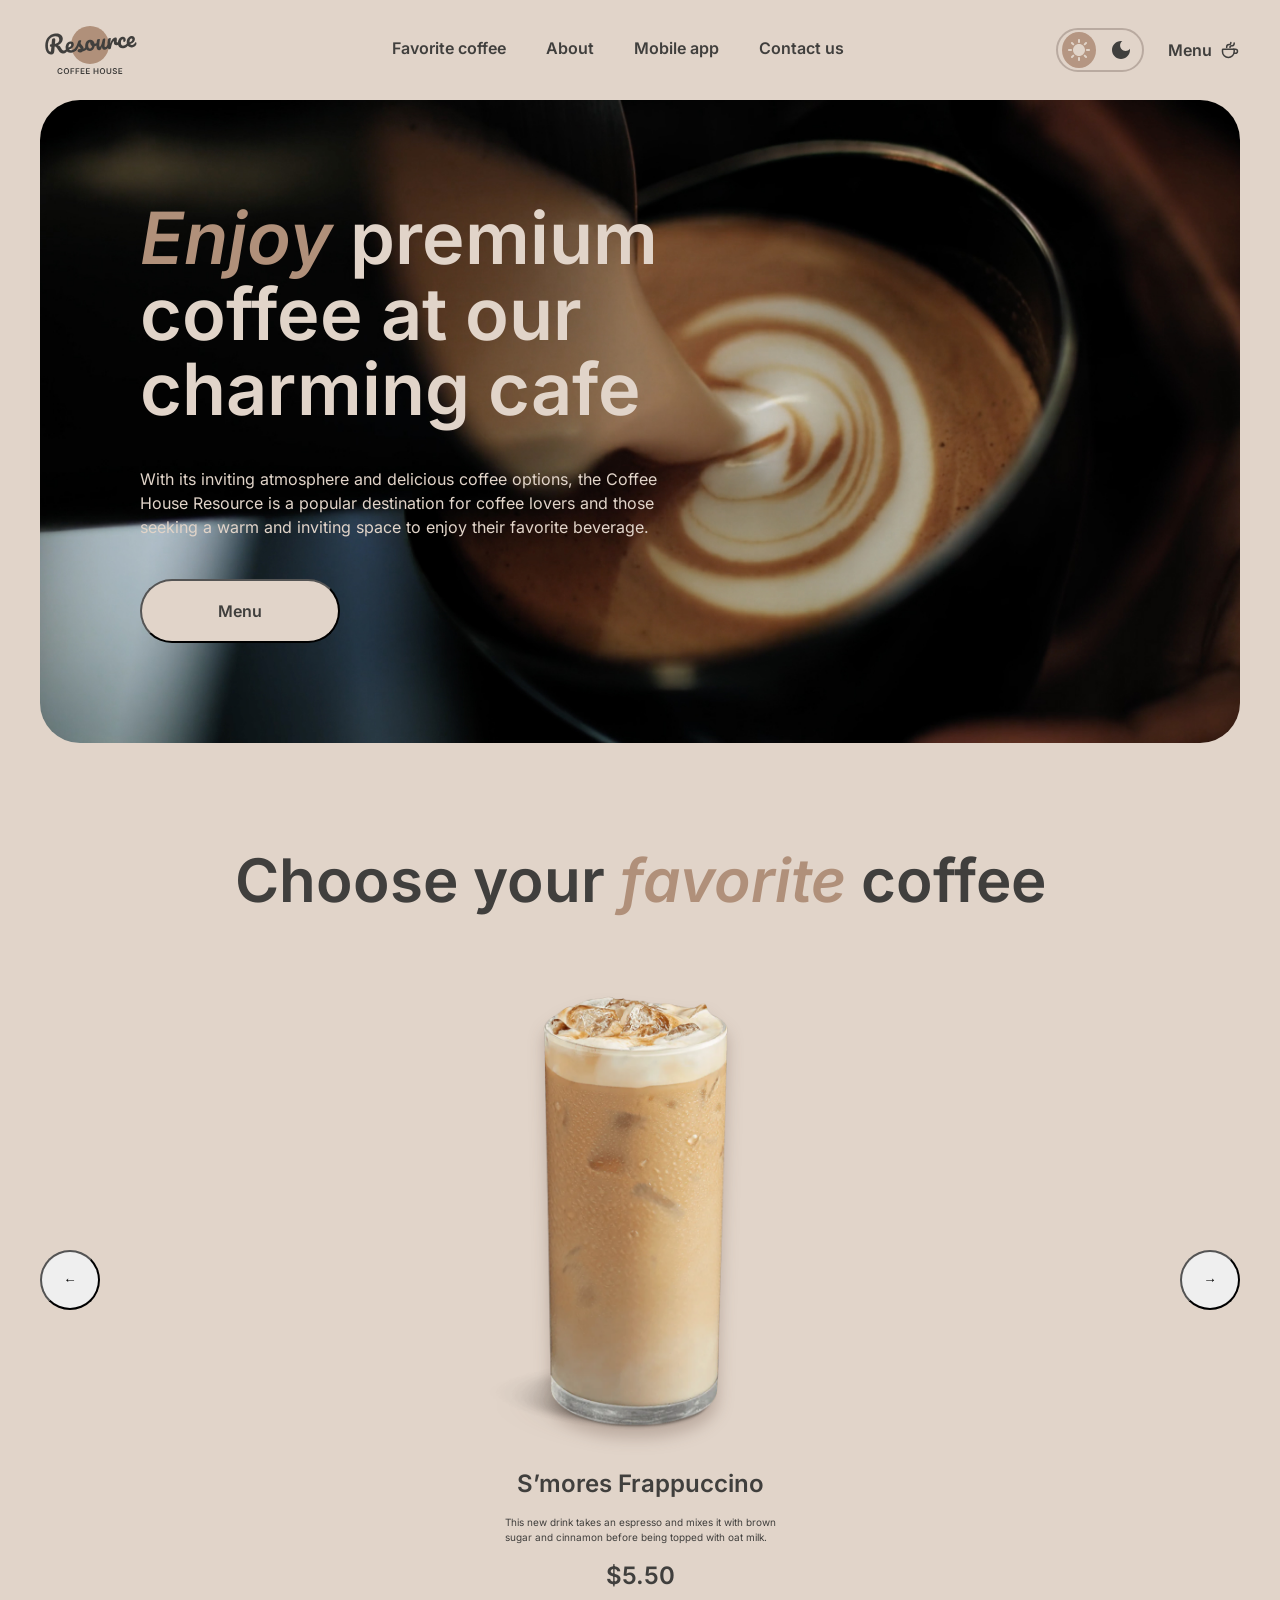
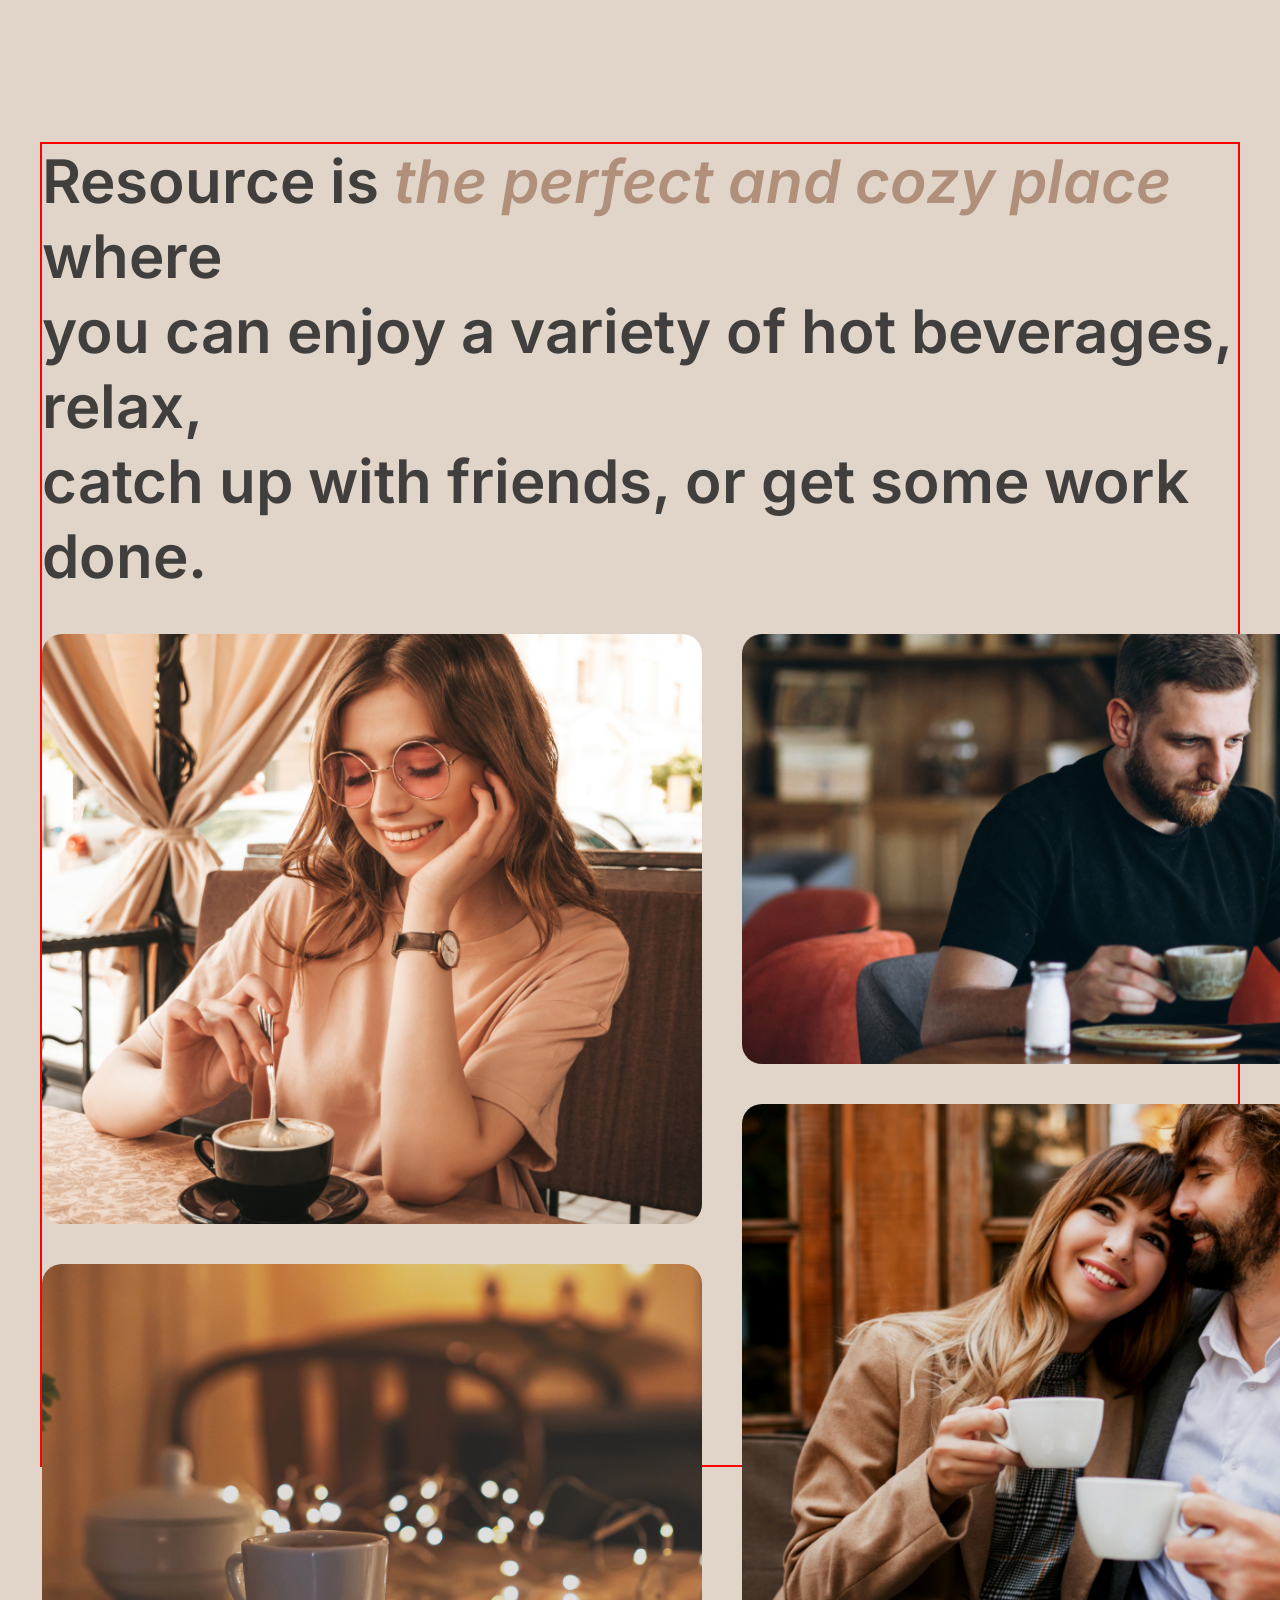
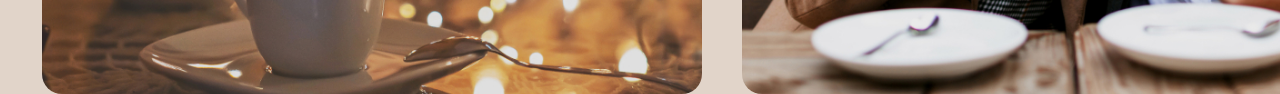
==== index.html @ 6871c699 "add: about" ====
<!DOCTYPE html>
<html lang="en">
<head>
    <meta charset="UTF-8">
    <meta name="viewport" content="width=device-width, initial-scale=1.0">
    <title>Coffee House</title>
    <link rel="stylesheet" href="./css/style.css">
</head>
<body>
    <div class="header">

        <div class="wrapper">
            <div class="header__wrapper">
                <div class="header__logo">
                    <a href="/" class="header__logo-link">
                        <img src="./img/svg/logo.svg" alt="COFFE HOUSE" class="header__logo-pic">
                    </a>
                </div>
                <nav class="header__navlog">
                      <ul class="header__list">
                        <li class="header__item">
                            <a href="#!" class="header__link">Favorite coffee</a>
                        </li>
                        <li class="header__item">
                            <a href="#!" class="header__link">About</a>
                        </li>
                        <li class="header__item">
                            <a href="#!" class="header__link">Mobile app</a>
                        </li>
                        <li class="header__item">
                            <a href="#!" class="header__link">Contact us</a>
                        </li>
                      </ul>  
                </nav>
                 <div class="header__action">
                    <div class="theme-switch">
                        <input type="radio" name="theme" id="light" checked>
                        <label for="light" class="theme-option sun"><img src="./img/svg/Sun.svg" alt="Sun" class="header__sun-pic"></label>
                      
                        <input type="radio" name="theme" id="dark">
                        <label for="dark" class="theme-option moon"><img src="./img/svg/Moon.svg" alt="Moon" class="header__moon-pic"></label>
                      </div>
                    <div class="header__action-coffe">
                        <a href="#!" class="header__coffe-link">Menu</a>
                        <img src="./img/svg/coffee-cup.svg" alt="COFFE CUP" class="header__coffe-pic">
                    </div>
                </div>
            </div>
        </div>
    </div>
    <main class="main">
       <div class="wrapper">
        <section class="hero">
            <div class="hero__offer">
                <div class="hero__title">
<h1 class="hero__title-text"><span class="hero__title-text-italic">Enjoy</span> premium<br> coffee at our<br> charming cafe</h1>
                </div>
                <div class="hero__description">
<p class="hero__description-text">With its inviting atmosphere and delicious coffee options, the Coffee<br> House Resource is a popular destination for coffee lovers and those<br> seeking a warm and inviting space to enjoy their favorite beverage.</p>
                </div>
                <div class="hero__offer-button">
<button class="hero__button"><P class="hero__offer-button-text">Menu</P></button>
                </div>
            </div>
        </section>
        <section class="favorite-coffee">
            <div class="wrapper-line">
                <div class="slider__title">
<h2 class="slider__title-text">Choose your <span class="slider__title-text-italic">favorite </span>coffee</h2>
            </div>
            <div class="slider">
                <button class="arrow arrow-left" aria-label="Предыдущий">←</button>
                <div class="slide">
      <img id="coffeeImage" src="./img/png/coffee-slider-1.png" alt="S'mores Frappuccino" width="480px" height="480px">

      <h3 class="coffeeTitle">S’mores Frappuccino</h3>
      <p class="coffeeDescription">
        This new drink takes an espresso and mixes it with brown<br> sugar and cinnamon before being topped with oat milk.</p>
      <strong class="coffeePrice">$5.50</strong>
    </div>
    <button class="arrow arrow-right" aria-label="Следующий">→</button>
            </div>
            </div>
        </section>
        <section class="about">
           <div class="wrapper-about">
            <h3 class="about__text">Resource is <span class="about__text-italic">the perfect and cozy place</span> where<br> you can enjoy a variety of hot beverages, relax,<br> catch up with friends, or get some work done.</h3>
            <div class="about__container">
                <div class="about__column">
                    <img
                        src="./img/jpg/about-1.jpg"
                        alt="first foto"
                        class="about__first-img"
                    >
            
                    <img
                        src="./img/jpg/about-2.jpg"
                        alt="three foto"
                        class="about__three-img"
                    >
                </div>
            
                <div class="about__column">
                    <img
                        src="./img/jpg/about-3.jpg"
                        alt="second foto"
                        class="about__second-img"
                    >
            
                    <img
                        src="./img/jpg/about-4.jpg"
                        alt="four foto"
                        class="about__four-img"
                    >
                </div>
            </div>
            
                
                </div>
           </div>
        </section>
       </div>
    </main>
</body>
</html>
---- css/style.css ----
/* inter-regular - latin */
/* inter-regular - latin */
@font-face {
    font-display: swap; /* Check https://developer.mozilla.org/en-US/docs/Web/CSS/@font-face/font-display for other options. */
    font-family: 'Inter';
    font-style: normal;
    font-weight: 400;
    src: url('../fonts/inter-v20-latin-regular.woff2') format('woff2'); /* Chrome 36+, Opera 23+, Firefox 39+, Safari 12+, iOS 10+ */
  }
  /* inter-500 - latin */
  @font-face {
    font-display: swap; /* Check https://developer.mozilla.org/en-US/docs/Web/CSS/@font-face/font-display for other options. */
    font-family: 'Inter';
    font-style: normal;
    font-weight: 500;
    src: url('../fonts/inter-v20-latin-500.woff2') format('woff2'); /* Chrome 36+, Opera 23+, Firefox 39+, Safari 12+, iOS 10+ */
  }
  /* inter-600 - latin */
  @font-face {
    font-display: swap; /* Check https://developer.mozilla.org/en-US/docs/Web/CSS/@font-face/font-display for other options. */
    font-family: 'Inter';
    font-style: normal;
    font-weight: 600;
    src: url('../fonts/inter-v20-latin-600.woff2') format('woff2'); /* Chrome 36+, Opera 23+, Firefox 39+, Safari 12+, iOS 10+ */
  }
  /* inter-600italic - latin */
  @font-face {
    font-display: swap; /* Check https://developer.mozilla.org/en-US/docs/Web/CSS/@font-face/font-display for other options. */
    font-family: 'Inter';
    font-style: italic;
    font-weight: 600;
    src: url('../fonts/inter-v20-latin-600italic.woff2') format('woff2'); /* Chrome 36+, Opera 23+, Firefox 39+, Safari 12+, iOS 10+ */
  }
  html {
    box-sizing: border-box;
    background-color: #E1D4C9;
  }
  *, *::before, *::after {
    box-sizing: inherit;
  }
  body {
    margin: 0 auto;
  }
  .header {
    margin-top: 20px; 
    margin-bottom: 20px;
  }
  .wrapper {
    margin-left: 40px;
    margin-right: 40px;
  }
  .header__wrapper {
    max-width: 1360px;
    max-height: 60px;
    margin: 0 auto;
    font-family: Inter;
    font-weight: 600;
    font-size: 16px;
    line-height: 150%;
    display: flex;
    justify-content: space-between;
  }
.header__list {
    list-style: none;
}
.header__link {
    text-decoration: none;
    color: #403F3D;
}
.header__list {
    display: flex;
    flex-wrap: wrap;
}
.header__item {
    margin-right: 40px;
}
.header__item:last-child {
    margin-right: 0;
}
.header__action {
    display: flex;
    justify-content:center;
    margin: 8px 0;
    max-height: 44px;
    max-width: 184px;
}
.header__action-coffe {
    display: flex;
    justify-content: end;
    margin-left: 24px;
    align-items: center;
}
.header__coffe-pic {
    margin-left: 8px;
    max-width: 20px;
    max-height: 20px;
}
.header__coffe-link {
    text-decoration: none;
    color: #403F3D;
}

  /* Переключатель темы start */
.theme-switch input {
    position: absolute;
    opacity: 0;
    pointer-events: none;
  }
 
  .theme-switch {
    display: flex;
    align-items: center;
    max-width: 88px;
    max-height: 44px;
    border: 2px solid #b9aaa0;
    border-radius: 50px;
    padding: 4px;
  }
  
  .theme-option {
    display: flex;
    align-items: center;
    justify-content: center;
    width: 36px;
    height: 36px;
    border-radius: 50%;
    color: #333;
    font-size: 42px;
    cursor: pointer;
    transition: 0.3s;
  }
  .moon {
    margin-left: 8px;
  }
  .sun {
    background: #b59682;
    color: white;
  }
  #dark:checked + .moon {
    background: #403F3D;
    color: white;
  }
 
  #dark:checked ~ .sun {
    background: transparent;
    color: #333;
  }
   /* Переключатель темы end */

   /* Hero section start */
   .hero {
    max-width: 1360px;
    max-height: 644px;
    padding: 100px;
    border-radius: 40px;
    background-image: url(../img/jpg/img-hero.jpg);
    background-size: cover;
    background-position: center;
    background-repeat: no-repeat;
   }
   .hero__offer {
    display: flex;
    max-height: 444px;
    max-width: 530px;
    flex-direction: column;
   }
   .hero__title {
    margin-bottom: 40px;
   }
   
   .hero__title-text {
    font-family: Inter;
    font-weight: 600;
    font-size: 72px;
    line-height: 105%;
    color: #E1D4C9;
    margin: 0 auto;
   }
   .hero__title-text-italic {
    font-style: italic;
    color: #B0907A;
   }
   .hero__description {
    font-family: Inter;
    font-weight: 400;
    font-size: 16px;
    line-height: 150%;
    color: #E1D4C9;
    margin-bottom: 40px;
    max-width: 530px;
    max-height: 72px;
    margin-top: 0px;
   }
 .hero__description-text {
    margin: 0px;
   }
   .hero {
    margin: 0 auto;
   }
   .hero__button {
    width: 200px;
    height: 64px;
    border-radius: 100px;
    background-color: #E1D4C9;
   }
   .hero__offer-button-text {
    font-family: Inter;
    font-weight: 600;
    font-size: 16px;
    line-height: 150%;
    color: #403F3D;
   }
   /* Hero section end */

   /* Slider section start */
   .favorite-coffee {
   margin: 0 auto;
   max-width: 1440px;
    max-height: 799px;
   }
   .wrapper-line {
    margin-top: 100px;
    margin-bottom: 100px;
    display: flex;
    align-items: center;
    flex-direction: column;
    max-width: 1440px;
    max-height: 799px;
   }
   .slider__title-text {
    font-family: Inter;
    font-size: 60px;
    font-weight: 600;
    line-height: 125%;
    color: #403F3D;
    max-height: 75px;
    margin: 0 auto;
   }
   .slider__title-text-italic {
font-style: italic;
    color: #B0907A;
   }
   .slider {
    display: flex;
    align-items: center;
    width: min(100%, 1360px);
  height: min(100vh, 799px);
  justify-content: space-between;

   }
   .arrow {
    width: 60px;
    height: 60px;
    border-radius: 100%;
   }
   #coffeeImage {
    object-fit: contain;
  filter: drop-shadow(0 12px 8px rgba(70, 45, 30, 0.25));
   }
   .coffeeTitle {
   font-family: Inter;
    font-size: 24px;
    font-weight: 600;
    line-height: 125%;
    color: #403F3D;
    margin-top: 20px;
    margin-bottom: 16px;
   }
   .slide {
    display: flex;
    flex-direction: column;
    align-items: center;
   }
   .coffeeDescription {
    font-family: Inter;
    font-size: 10px;
    font-weight: 400;
    line-height: 150%;
    color: #403F3D;
    margin-top: 0px;
    margin-bottom: 16px;
   }
   .coffeePrice {
font-family: Inter;
    font-size: 24px;
    font-weight: 600;
    line-height: 125%;
    color: #403F3D;
   }
   .about {
    margin: 0 auto;
    max-width: 1440px;
    max-height: 1325px;
    border: 2px solid red;
   }
   .wrapper-about {
    display: flex;
    align-items: center;
    flex-direction: column;
   }
   .about__text {
    font-family: Inter;
    font-size: 60px;
    font-weight: 600;
    line-height: 125%;
    color: #403F3D;
    margin-top: 0;
    margin-bottom: 40px;
   }
.about__text-italic {
    font-style: italic;
    color: #B0907A;
}






.about__container {
    display: grid;
    grid-template-columns: 1fr 1fr;
    gap: 40px;

    max-width: 1360px;
    margin: 0 auto;
}

.about__column {
    display: flex;
    flex-direction: column;
    gap: 40px;
}

.about__column img {
    display: block;
    /* width: 100%; */
    object-fit: cover;
    border-radius: 20px;
}

/* Первый столбик: 1 и 3 */
.about__first-img {
    height: 590px;
    width: 660px;
}

.about__three-img {
    height: 430px;
    width: 660px;
}

/* Второй столбик: 2 и 4 */
.about__second-img {
    height: 430px;
    width: 660px;
}

.about__four-img {
    height: 590px;
    width: 660px;
}
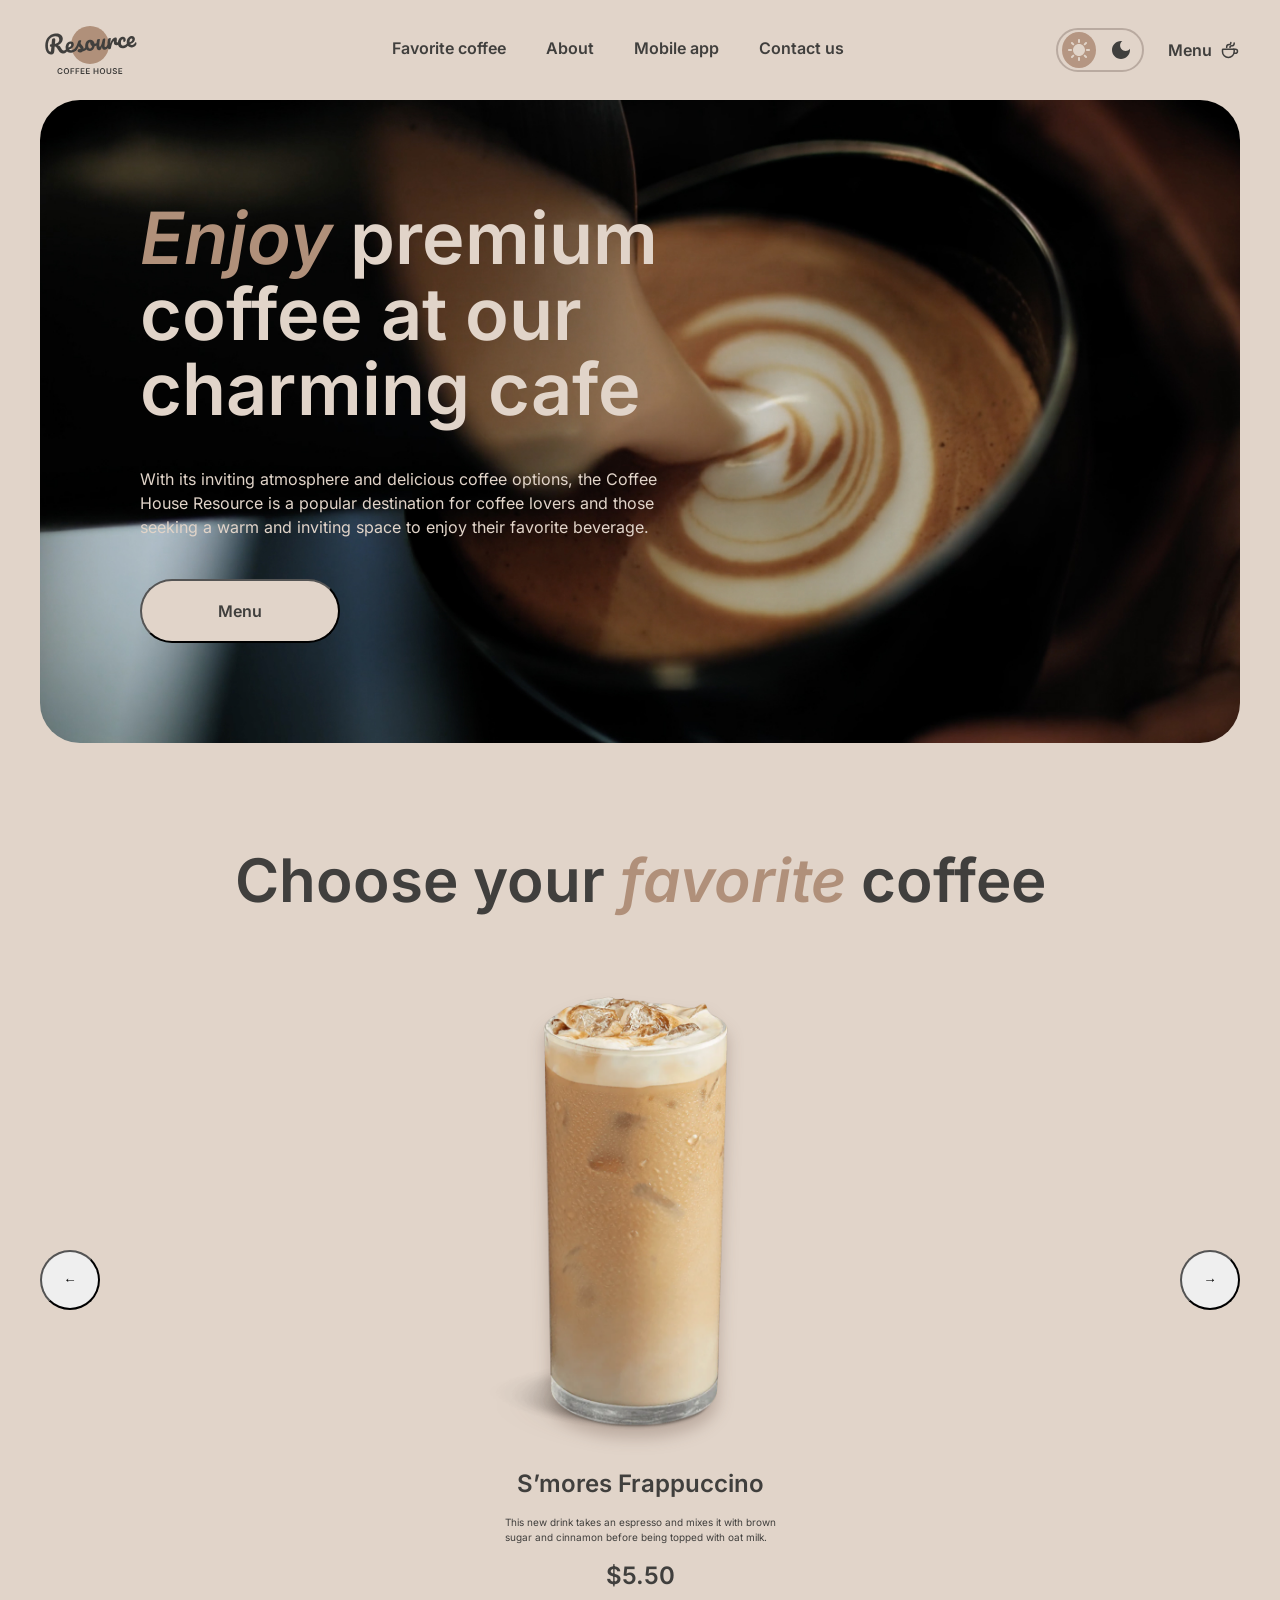
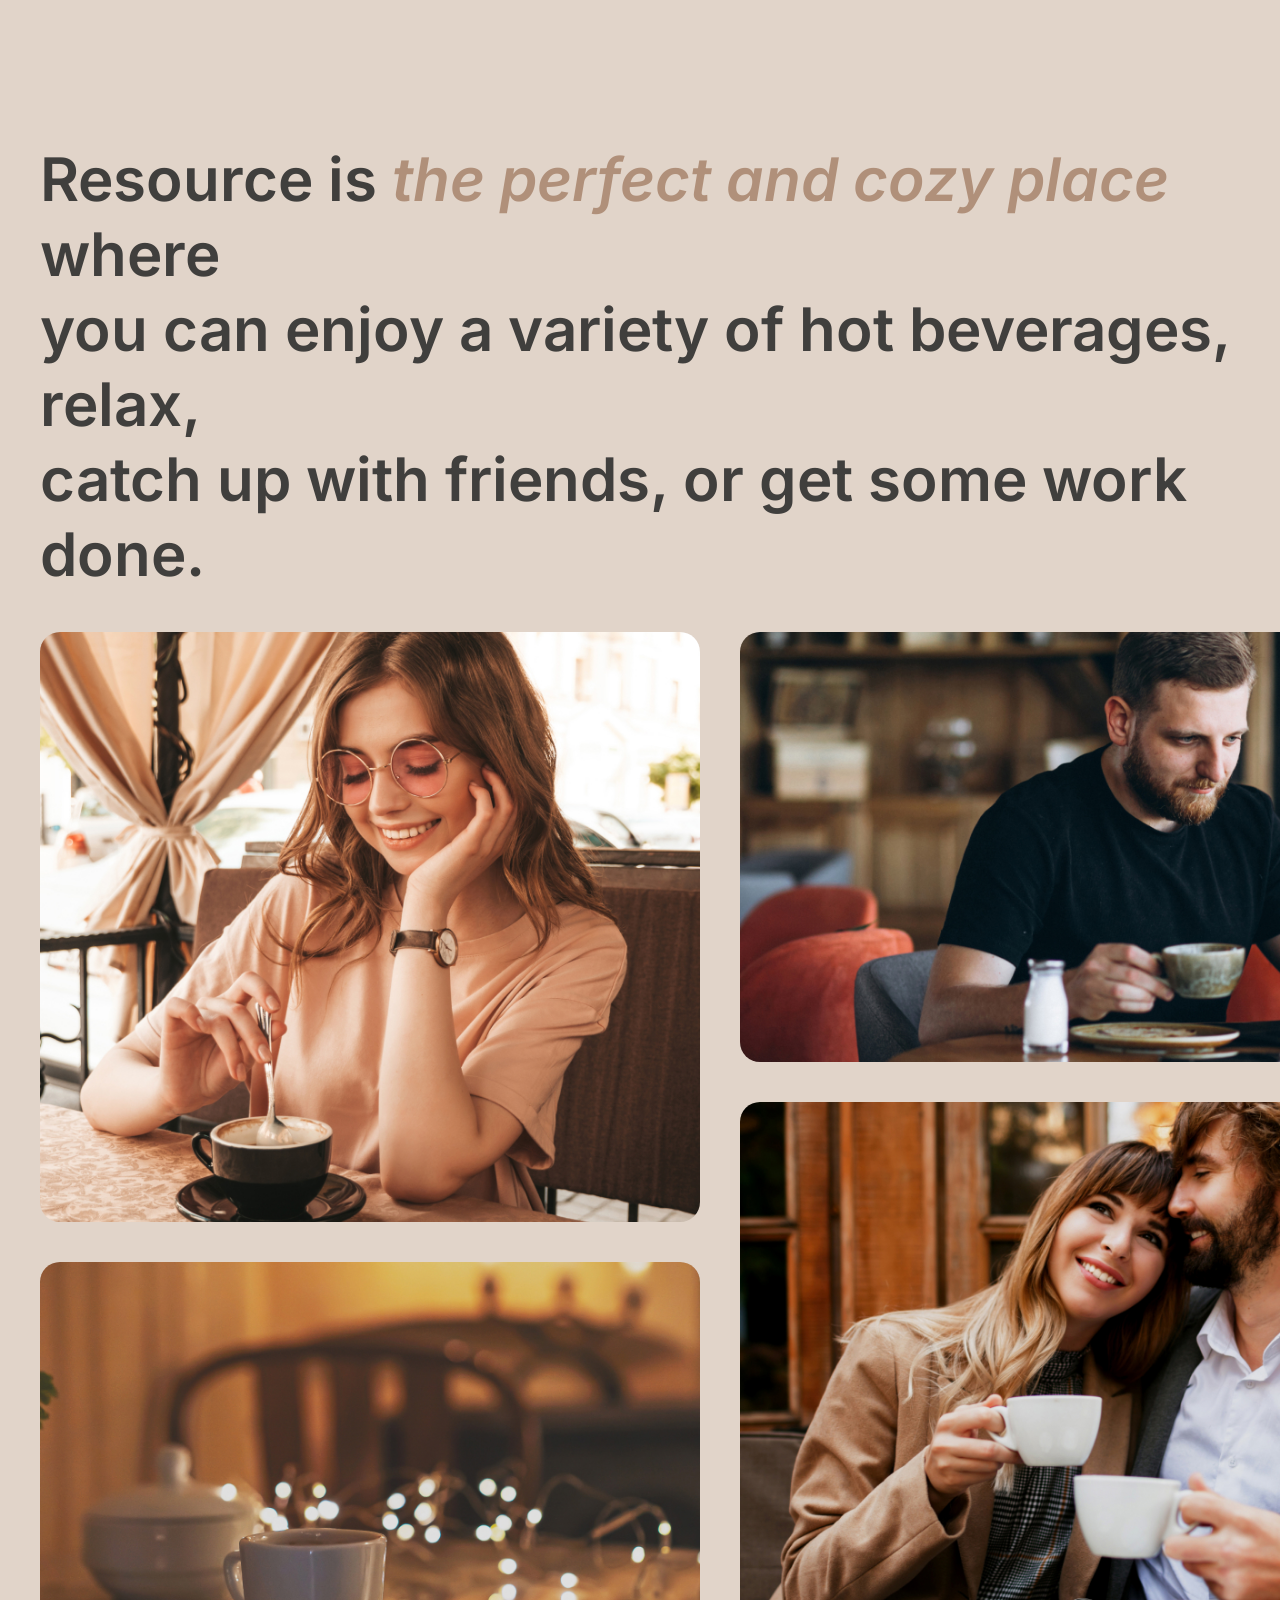
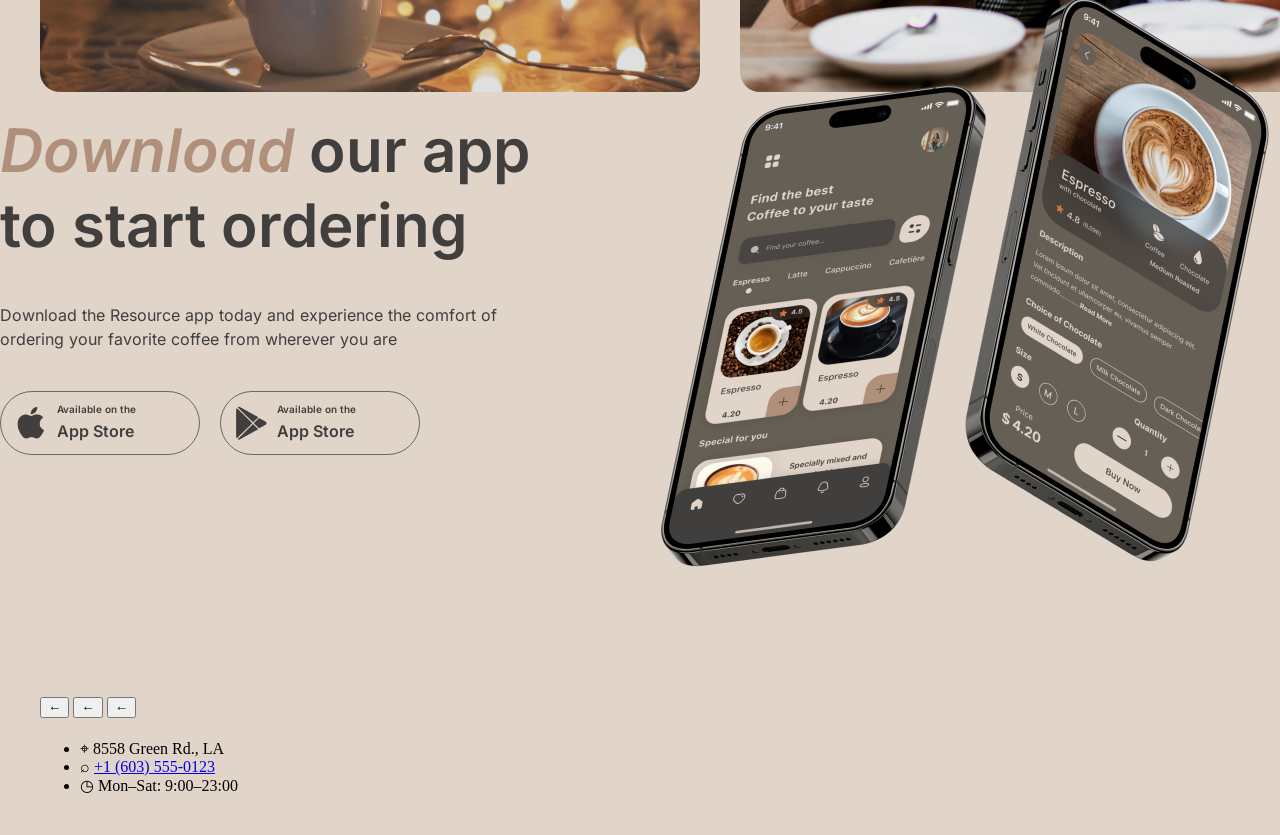
==== commit 7dd4946a: "add: app and footer" ====
--- a/index.html
+++ b/index.html
@@ -114,12 +114,80 @@
                     >
                 </div>
             </div>
-            
-                
                 </div>
            </div>
         </section>
+<section class="mobile__app">
+    <div class="wrapper-mobile">
+        <div class="mobile__model">
+            <img src="./img/png/mobile-screens.png" alt="mobile screens" class="mobile__model-img">
+        </div>
+        <div class="mobile__container">
+            <h3 class="mobile__title"><span class="mobile__title-italic">Download</span> our app <br> to start ordering</h3>
+            <p class="mobile__text">Download the Resource app today and experience the comfort of ordering your favorite coffee from wherever you are</p>
+            <div class="mobile__buttons">
+                <a href="#" class="store-button store-button--apple">
+                    <img
+                        src="./img/png/icon-store.png"
+                        alt=""
+                        class="store-button__icon"
+                    >
+                
+                    <span class="button__content">
+                        <span class="button__available">Available on the</span>
+                        <span class="button__name">App Store</span>
+                    </span>
+                </a>
+                <a href="#" class="store-button store-button--store">
+                    <img
+                        src="./img/png/icon-market.png"
+                        alt=""
+                        class="market-button__icon"
+                    >
+                
+                    <span class="button__content">
+                        <span class="button__available">Available on the</span>
+                        <span class="button__name">App Store</span>
+                    </span>
+                </a>
+            </div>
+        </div>
+    </div>
+</section>
        </div>
     </main>
+    <footer class="footer">
+       <div class="wrapper-footer">
+        <div class="contacts">
+<div class="contacts__offer">
+    <h3 class="contacts-title"></h3>
+    <div class="contacts-social">
+        <button class="social social-first-" aria-label="Предыдущий">←</button>
+        <button class="social social-second-" aria-label="Предыдущий">←</button>
+        <button class="social social-three-" aria-label="Предыдущий">←</button>
+    </div>
+</div>
+<div class="contacts__info-title">
+    <h5 class="contacts__info-title"></h5>
+    <ul class="contacts__list">
+        <li class="contacts__item">
+            <span class="contacts__icon">⌖</span>
+            <span>8558 Green Rd., LA</span>
+        </li>
+
+        <li class="contacts__item">
+            <span class="contacts__icon">⌕</span>
+            <a href="tel:+16035550123">+1 (603) 555-0123</a>
+        </li>
+
+        <li class="contacts__item">
+            <span class="contacts__icon">◷</span>
+            <span>Mon–Sat: 9:00–23:00</span>
+        </li>
+    </ul>
+</div>
+        </div>
+       </div>
+    </footer>
 </body>
 </html>
--- a/css/style.css
+++ b/css/style.css
@@ -291,7 +291,6 @@
     margin: 0 auto;
     max-width: 1440px;
     max-height: 1325px;
-    border: 2px solid red;
    }
    .wrapper-about {
     display: flex;
@@ -360,3 +359,115 @@
     height: 590px;
     width: 660px;
 }
+
+.mobile__app {
+    max-width: 1360px;
+    max-height: 630px;
+    margin: 0 auto;
+}
+.wrapper-mobile {
+    margin-top: 100px;
+    display: flex;
+    align-items: center;
+    flex-direction: row-reverse;
+    gap: 100px;
+}
+.mobile__model {
+    object-fit: cover;
+}
+.mobile__container {
+    display: flex;
+    flex-direction: column;
+    gap: 40px;
+}
+.mobile__title {
+    font-family: Inter;
+    font-size: 60px;
+    font-weight: 600;
+    line-height: 125%;
+    color: #403F3D;
+    margin-top: 0;
+    margin-bottom: 0;
+}
+.mobile__title-italic {
+    font-style: italic;
+    color: #B0907A;
+}
+.mobile__text {
+    font-family: Inter;
+    font-size: 16px;
+    font-weight: 400;
+    line-height: 150%;
+    color: #403F3D;
+    margin-top: 0;
+    margin-bottom: 0;
+}
+
+.mobile__buttons {
+    display: flex;
+    flex-direction: row;
+    gap: 20px
+}
+.store-button {
+    display: inline-flex;
+    align-items: center;
+    gap: 8px;
+
+    width: 200px;
+    height: 64px;
+    padding: 20px 12px;
+
+    box-sizing: border-box;
+    border: 1px solid #70675f;
+    border-radius: 40px;
+
+    background-color: transparent;
+    color: #403b37;
+    text-decoration: none;
+
+    transition: 0.3s ease;
+}
+
+.store-button:hover {
+    background-color: #70675f;
+    color: #ffffff;
+}
+
+.store-button__icon {
+    object-fit: contain;
+}
+
+.button__content {
+    display: flex;
+    flex-direction: column;
+    gap: 3px;
+}
+
+.button__available {
+    font-family: Inter;
+    font-size: 10px;
+    font-weight: 600;
+    line-height: 140%;
+    color: #403F3D;
+}
+
+.button__name {
+    font-family: Inter;
+    font-size: 16px;
+    font-weight: 600;
+    line-height: 150%;
+    color: #403F3D;
+}
+
+
+.footer {
+    max-width: 1440px;
+    margin: 0 auto;
+}
+.wrapper-footer {
+margin: 100px 40px 40px 40px;
+}
+.contacts {
+    max-width: 1360px;
+    max-height: 450px;
+}
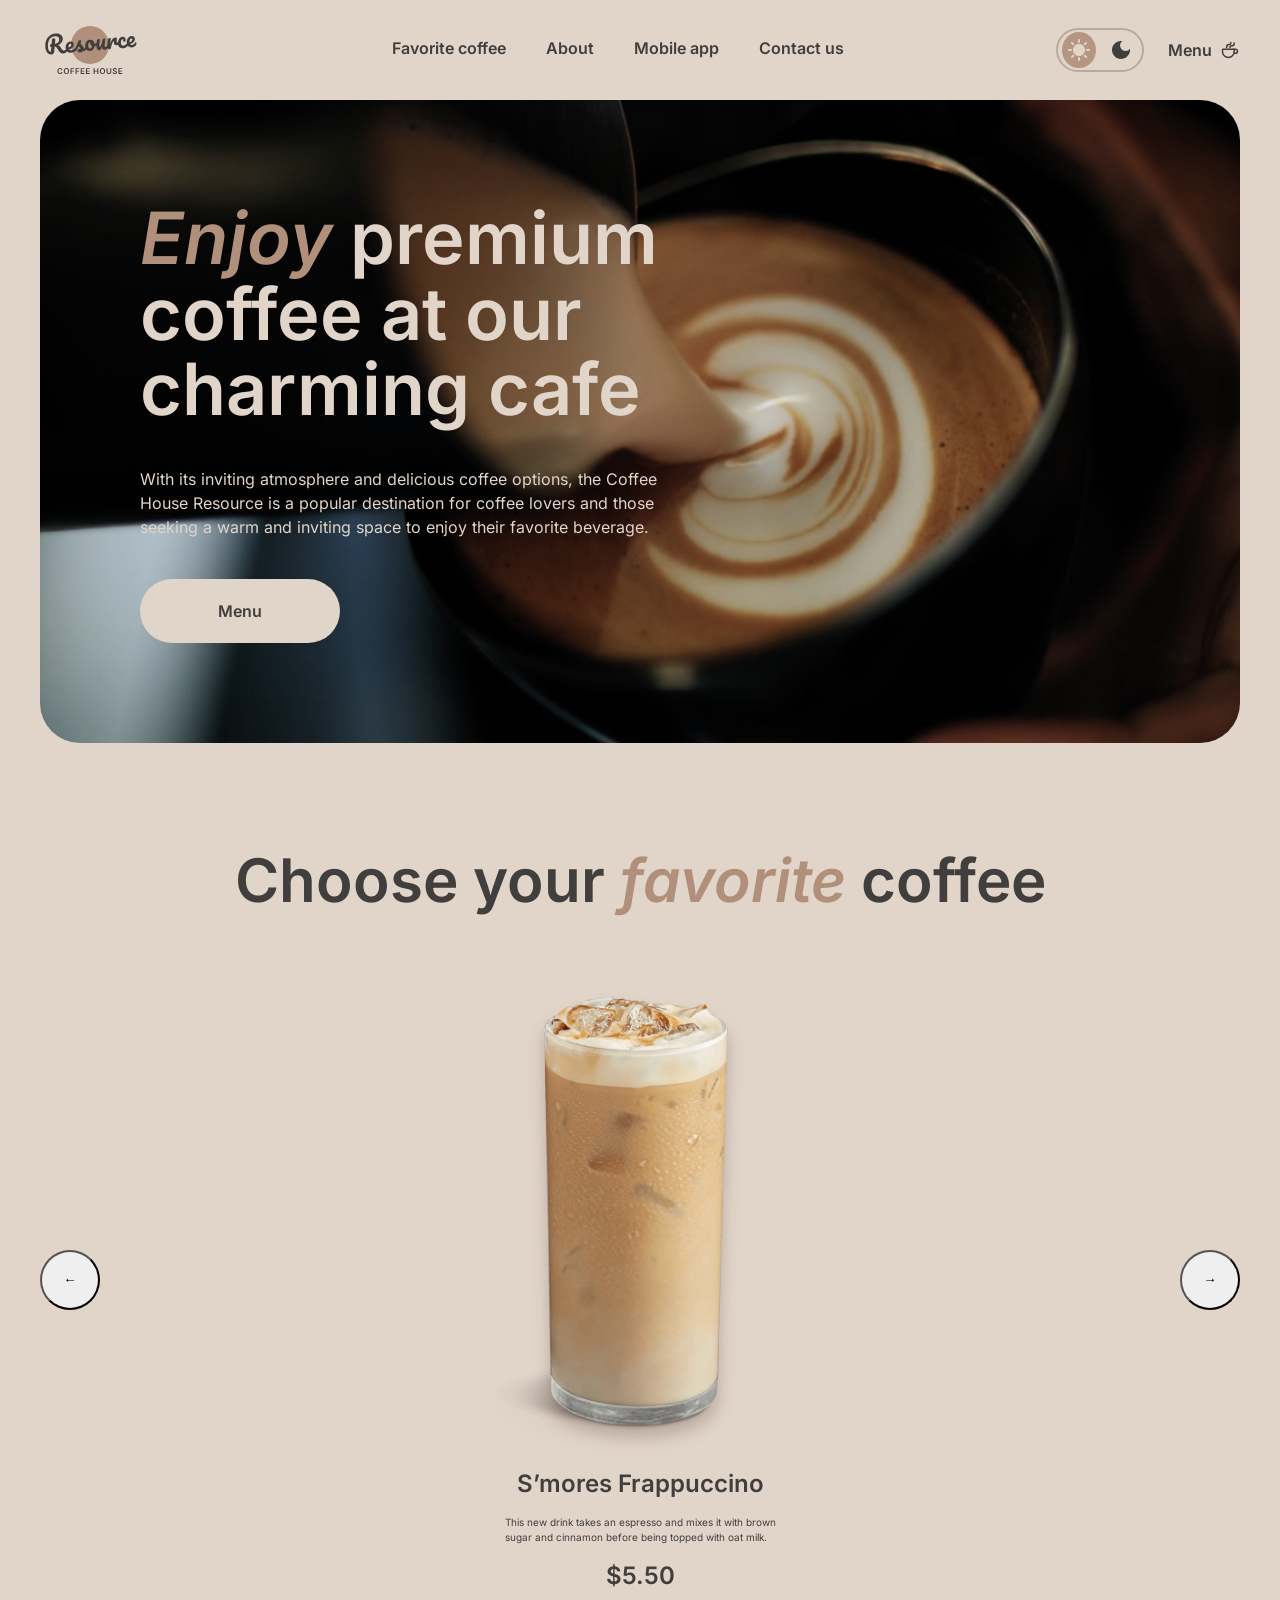
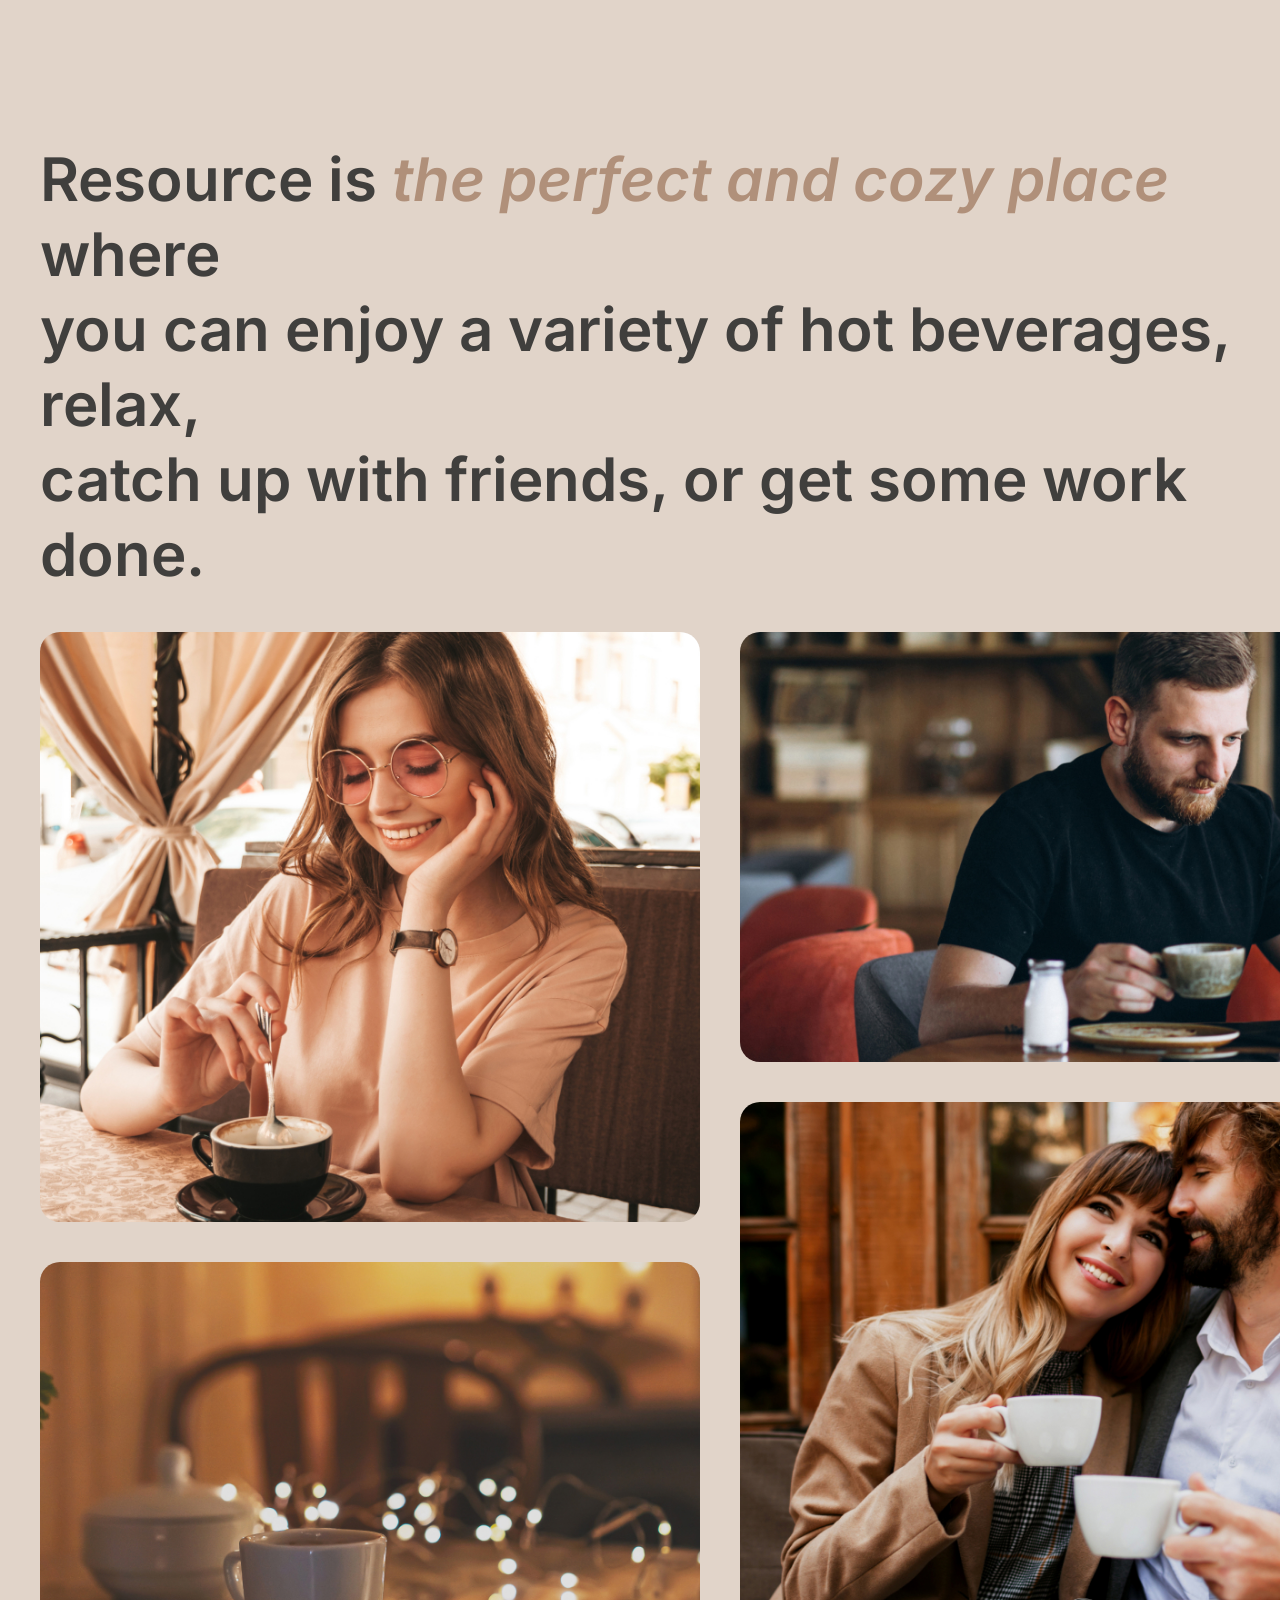
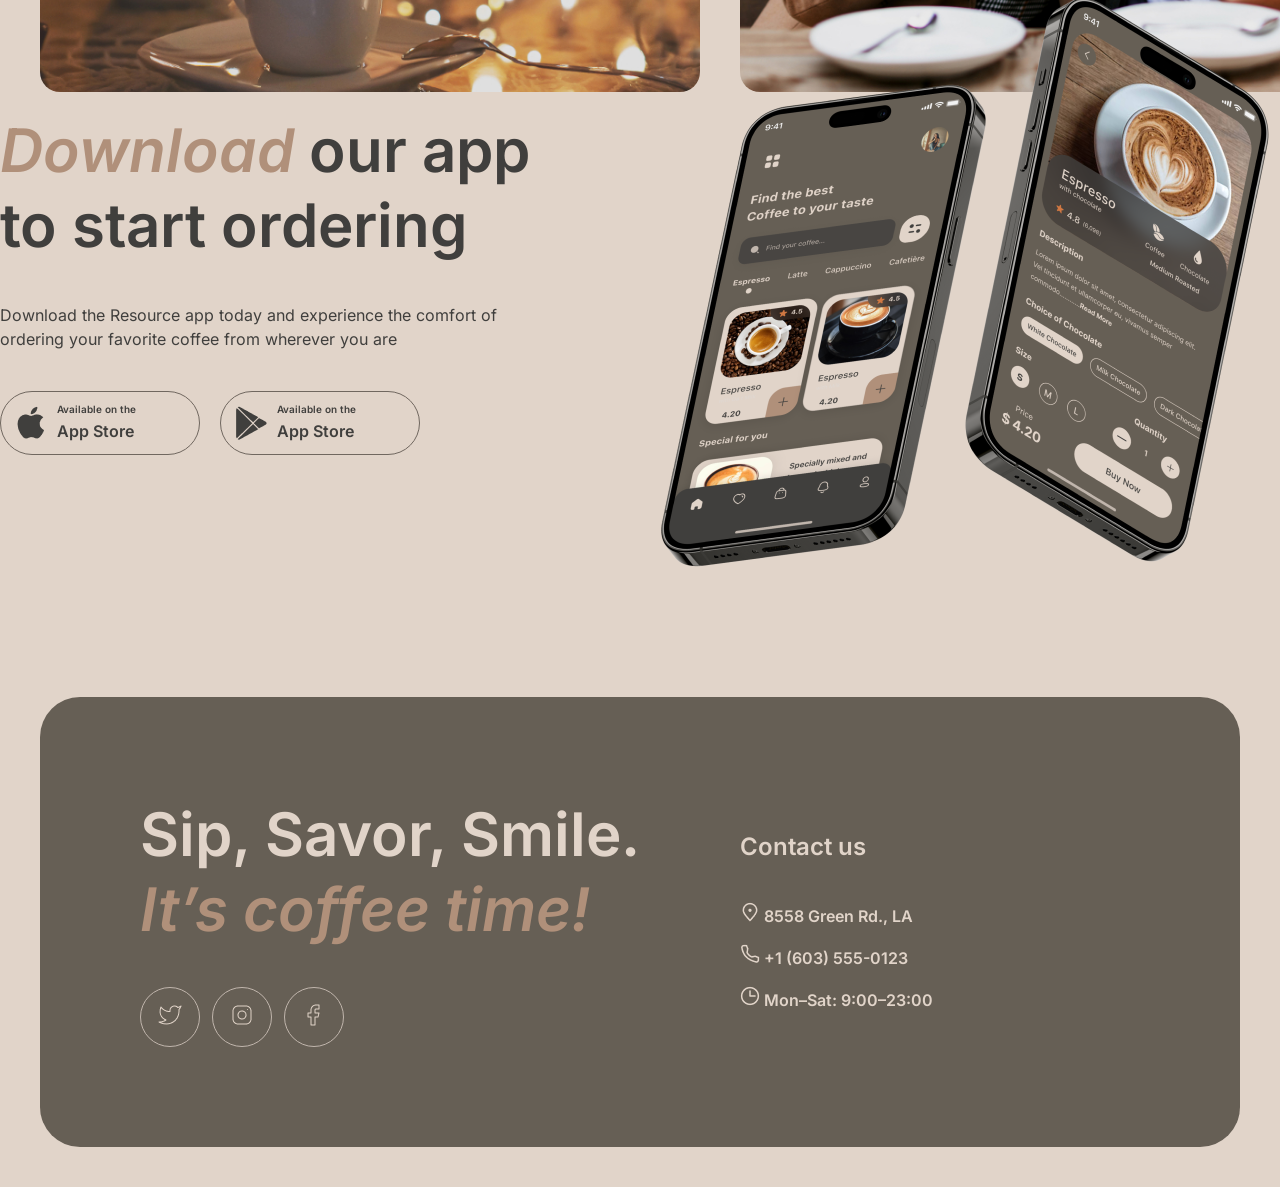
==== commit 15c205c2: "add: footer , init menu.html, menu.css" ====
--- a/index.html
+++ b/index.html
@@ -7,8 +7,8 @@
     <link rel="stylesheet" href="./css/style.css">
 </head>
 <body>
-    <div class="header">
-
+   <header  class="header">
+   
         <div class="wrapper">
             <div class="header__wrapper">
                 <div class="header__logo">
@@ -47,7 +47,7 @@
                 </div>
             </div>
         </div>
-    </div>
+   </header>
     <main class="main">
        <div class="wrapper">
         <section class="hero">
@@ -59,7 +59,7 @@
 <p class="hero__description-text">With its inviting atmosphere and delicious coffee options, the Coffee<br> House Resource is a popular destination for coffee lovers and those<br> seeking a warm and inviting space to enjoy their favorite beverage.</p>
                 </div>
                 <div class="hero__offer-button">
-<button class="hero__button"><P class="hero__offer-button-text">Menu</P></button>
+<a class="hero__button" href="menu.html"><P class="hero__offer-button-text">Menu</P></a>
                 </div>
             </div>
         </section>
@@ -160,28 +160,28 @@
        <div class="wrapper-footer">
         <div class="contacts">
 <div class="contacts__offer">
-    <h3 class="contacts-title"></h3>
+    <h3 class="contacts-title">Sip, Savor, Smile.<br> <span class="contacts-italic">It’s coffee time!</span></h3>
     <div class="contacts-social">
-        <button class="social social-first-" aria-label="Предыдущий">←</button>
-        <button class="social social-second-" aria-label="Предыдущий">←</button>
-        <button class="social social-three-" aria-label="Предыдущий">←</button>
+        <button class="social social-first-" aria-label="Предыдущий"><img src="./img/png/twitter.png" alt="twitter" class="twitter"></button>
+        <button class="social social-second-" aria-label="Предыдущий"><img src="./img/png/instagram.png" alt="instagram" class="instagram"></button>
+        <button class="social social-three-" aria-label="Предыдущий"><img src="./img/png/facebook.png" alt="facebook" class="facebook"></button>
     </div>
 </div>
-<div class="contacts__info-title">
-    <h5 class="contacts__info-title"></h5>
+<div class="contacts__info">
+    <h5 class="contacts__info-title">Contact us</h5>
     <ul class="contacts__list">
         <li class="contacts__item">
-            <span class="contacts__icon">⌖</span>
+            <span class="contacts__icon"><img src="./img/png/pin-alt.png" alt="pin-alt" class="pinalt"></span>
             <span>8558 Green Rd., LA</span>
         </li>
 
         <li class="contacts__item">
-            <span class="contacts__icon">⌕</span>
-            <a href="tel:+16035550123">+1 (603) 555-0123</a>
+            <span class="contacts__icon"><img src="./img/png/phone.png" alt="phone" class="phone"></span>
+            <a href="tel:+16035550123"  class="phone-link">+1 (603) 555-0123</a>
         </li>
 
         <li class="contacts__item">
-            <span class="contacts__icon">◷</span>
+            <span class="contacts__icon"><img src="./img/png/clock.png" alt="clock" class="clock"></span>
             <span>Mon–Sat: 9:00–23:00</span>
         </li>
     </ul>
--- a/css/style.css
+++ b/css/style.css
@@ -1,3 +1,4 @@
+@import url("./menu.css");
 /* inter-regular - latin */
 /* inter-regular - latin */
 @font-face {
@@ -197,12 +198,29 @@
    .hero {
     margin: 0 auto;
    }
-   .hero__button {
+   /* .hero__button {
     width: 200px;
     height: 64px;
     border-radius: 100px;
     background-color: #E1D4C9;
-   }
+   } */
+   .hero__button {
+    display: flex;
+    align-items: center;
+    justify-content: center;
+
+    width: 200px;
+    height: 64px;
+    box-sizing: border-box;
+
+    border-radius: 100px;
+    background-color: #e1d4c9;
+
+    text-decoration: none;
+    cursor: pointer;
+
+    transition: background-color 0.3s ease;
+}
    .hero__offer-button-text {
     font-family: Inter;
     font-weight: 600;
@@ -470,4 +488,78 @@
 .contacts {
     max-width: 1360px;
     max-height: 450px;
-}+    padding: 100px;
+    display: flex;
+    flex-direction: row;
+    background-color: #665F55;
+    border-radius: 40px;
+    gap: 100px;
+    align-items: center;
+
+}
+.contacts-title {
+    font-family: Inter;
+    font-size: 60px;
+    font-weight: 600;
+    line-height: 125%;
+    color: #E1D4C9;
+    margin-top: 0px;
+    margin-bottom: 0px;
+}
+.contacts-italic {
+    font-style: italic;
+    color: #B0907A;
+}
+.contacts__offer {
+    display: flex;
+    flex-direction: column;
+    gap: 40px;
+}
+.social {
+    width: 60px;
+    height: 60px;
+    border-radius: 100%;
+    border: 1px solid #C1B6AD;
+    background-color: #665F55;
+}
+.contacts-social {
+    display: flex;
+    flex-direction: row;
+    gap: 12px;
+}
+.contacts__info{
+    display: flex;
+    flex-direction: column;
+    gap: 40px;
+    max-width: 530px;
+max-height: 186px;
+align-items: flex-start;
+}
+.contacts__info-title{
+font-family: Inter;
+font-weight: 600;
+font-size: 24px;
+line-height: 125%;
+color: #E1D4C9;
+margin-top: 0px;
+margin-bottom: 0px;
+}
+.contacts__item {
+    font-family: Inter;
+font-weight: 600;
+font-size: 16px;
+line-height: 150%;
+color: #E1D4C9;
+list-style: none;
+}
+.phone-link {
+    text-decoration: none;
+    color: #E1D4C9;
+}
+.contacts__list {
+    display: flex;
+    flex-direction: column;
+    gap: 16px;
+    margin: 0;
+    padding: 0;
+}
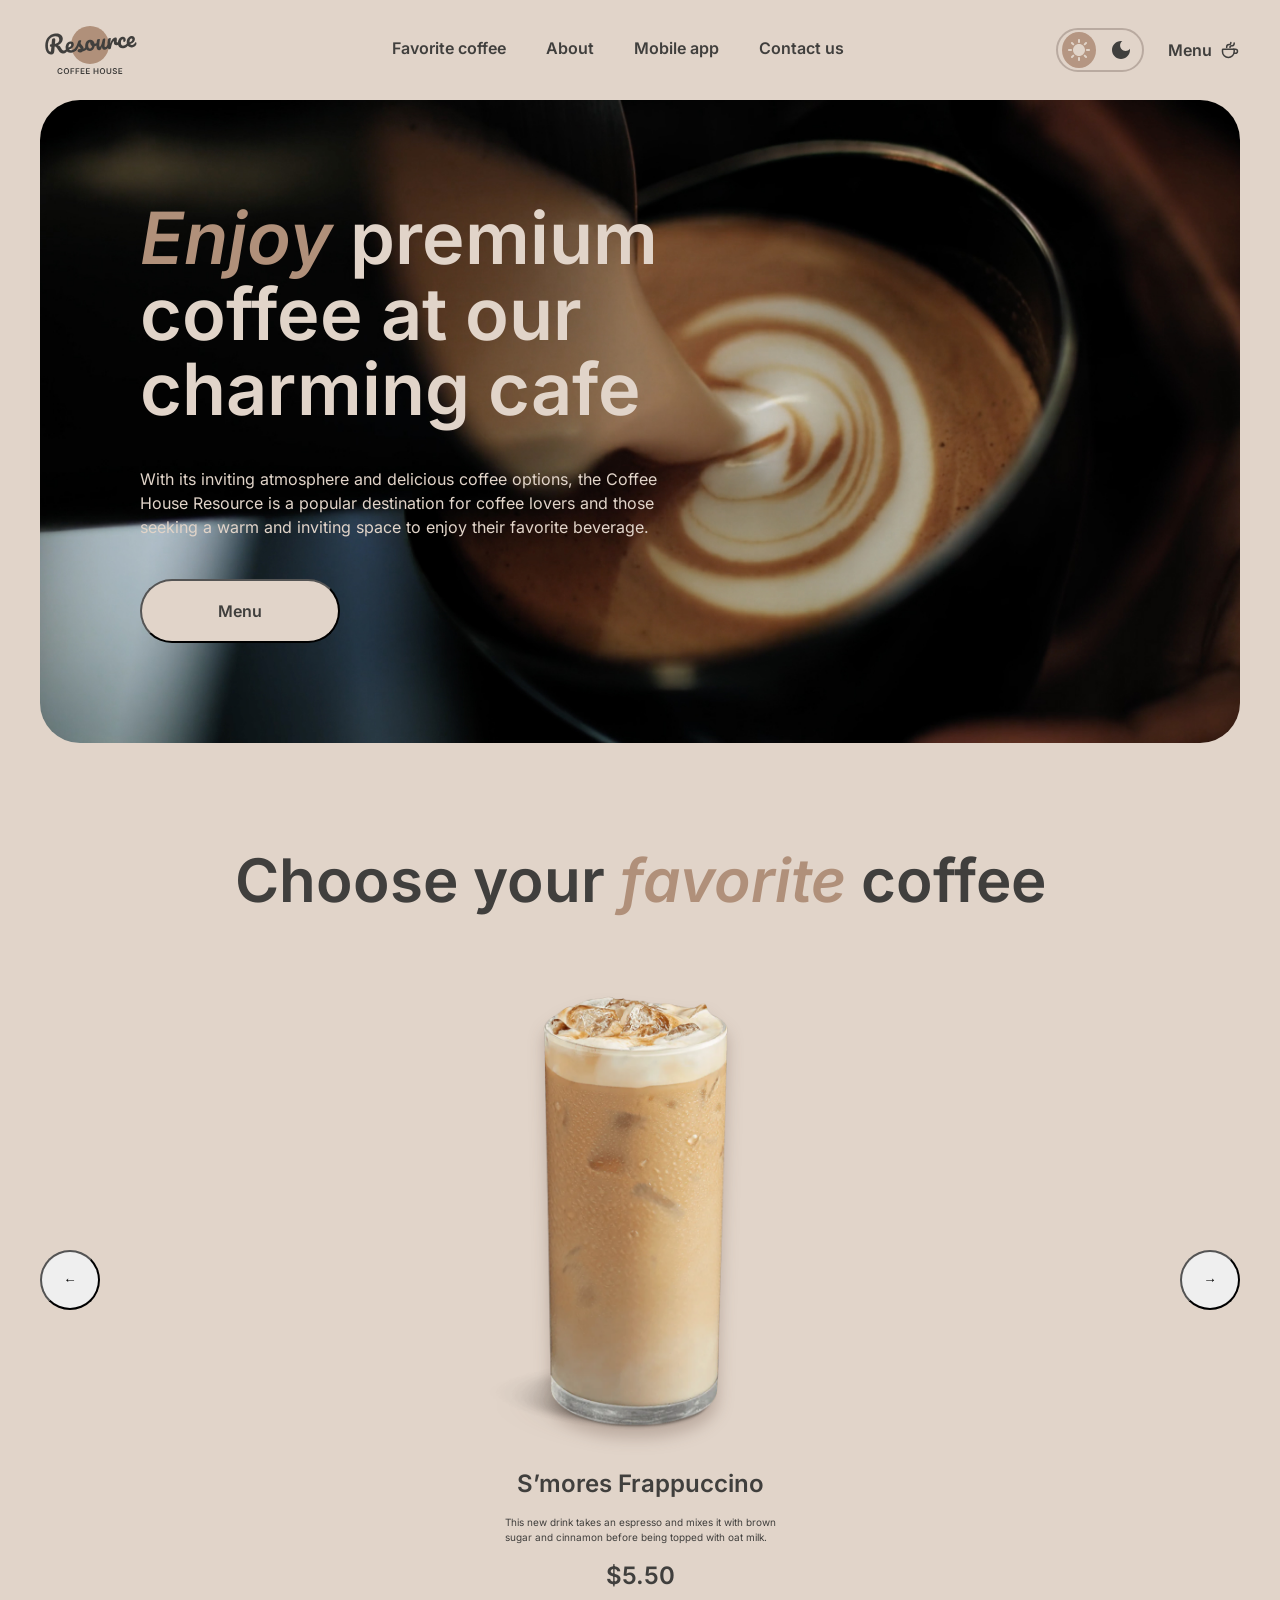
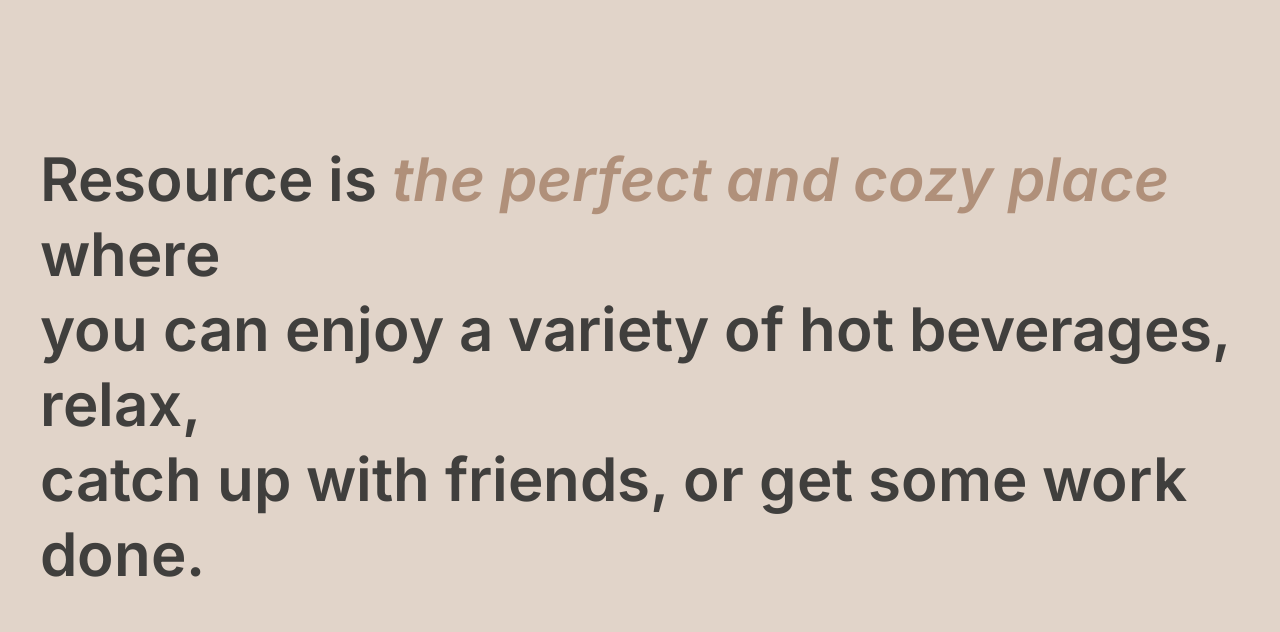
==== commit 35978d93: "fix: abut section" ====
--- a/index.html
+++ b/index.html
@@ -7,8 +7,8 @@
     <link rel="stylesheet" href="./css/style.css">
 </head>
 <body>
-   <header  class="header">
-   
+    <div class="header">
+
         <div class="wrapper">
             <div class="header__wrapper">
                 <div class="header__logo">
@@ -47,7 +47,7 @@
                 </div>
             </div>
         </div>
-   </header>
+    </div>
     <main class="main">
        <div class="wrapper">
         <section class="hero">
@@ -59,7 +59,7 @@
 <p class="hero__description-text">With its inviting atmosphere and delicious coffee options, the Coffee<br> House Resource is a popular destination for coffee lovers and those<br> seeking a warm and inviting space to enjoy their favorite beverage.</p>
                 </div>
                 <div class="hero__offer-button">
-<a class="hero__button" href="menu.html"><P class="hero__offer-button-text">Menu</P></a>
+<button class="hero__button"><P class="hero__offer-button-text">Menu</P></button>
                 </div>
             </div>
         </section>
@@ -67,6 +67,7 @@
             <div class="wrapper-line">
                 <div class="slider__title">
 <h2 class="slider__title-text">Choose your <span class="slider__title-text-italic">favorite </span>coffee</h2>
+
             </div>
             <div class="slider">
                 <button class="arrow arrow-left" aria-label="Предыдущий">←</button>
@@ -83,111 +84,13 @@
             </div>
         </section>
         <section class="about">
-           <div class="wrapper-about">
             <h3 class="about__text">Resource is <span class="about__text-italic">the perfect and cozy place</span> where<br> you can enjoy a variety of hot beverages, relax,<br> catch up with friends, or get some work done.</h3>
             <div class="about__container">
-                <div class="about__column">
-                    <img
-                        src="./img/jpg/about-1.jpg"
-                        alt="first foto"
-                        class="about__first-img"
-                    >
-            
-                    <img
-                        src="./img/jpg/about-2.jpg"
-                        alt="three foto"
-                        class="about__three-img"
-                    >
-                </div>
-            
-                <div class="about__column">
-                    <img
-                        src="./img/jpg/about-3.jpg"
-                        alt="second foto"
-                        class="about__second-img"
-                    >
-            
-                    <img
-                        src="./img/jpg/about-4.jpg"
-                        alt="four foto"
-                        class="about__four-img"
-                    >
-                </div>
+                <div class="about__container-column-first"></div>
+                <div class="about__container-column-second"></div>
             </div>
-                </div>
-           </div>
         </section>
-<section class="mobile__app">
-    <div class="wrapper-mobile">
-        <div class="mobile__model">
-            <img src="./img/png/mobile-screens.png" alt="mobile screens" class="mobile__model-img">
-        </div>
-        <div class="mobile__container">
-            <h3 class="mobile__title"><span class="mobile__title-italic">Download</span> our app <br> to start ordering</h3>
-            <p class="mobile__text">Download the Resource app today and experience the comfort of ordering your favorite coffee from wherever you are</p>
-            <div class="mobile__buttons">
-                <a href="#" class="store-button store-button--apple">
-                    <img
-                        src="./img/png/icon-store.png"
-                        alt=""
-                        class="store-button__icon"
-                    >
-                
-                    <span class="button__content">
-                        <span class="button__available">Available on the</span>
-                        <span class="button__name">App Store</span>
-                    </span>
-                </a>
-                <a href="#" class="store-button store-button--store">
-                    <img
-                        src="./img/png/icon-market.png"
-                        alt=""
-                        class="market-button__icon"
-                    >
-                
-                    <span class="button__content">
-                        <span class="button__available">Available on the</span>
-                        <span class="button__name">App Store</span>
-                    </span>
-                </a>
-            </div>
-        </div>
-    </div>
-</section>
        </div>
     </main>
-    <footer class="footer">
-       <div class="wrapper-footer">
-        <div class="contacts">
-<div class="contacts__offer">
-    <h3 class="contacts-title">Sip, Savor, Smile.<br> <span class="contacts-italic">It’s coffee time!</span></h3>
-    <div class="contacts-social">
-        <button class="social social-first-" aria-label="Предыдущий"><img src="./img/png/twitter.png" alt="twitter" class="twitter"></button>
-        <button class="social social-second-" aria-label="Предыдущий"><img src="./img/png/instagram.png" alt="instagram" class="instagram"></button>
-        <button class="social social-three-" aria-label="Предыдущий"><img src="./img/png/facebook.png" alt="facebook" class="facebook"></button>
-    </div>
-</div>
-<div class="contacts__info">
-    <h5 class="contacts__info-title">Contact us</h5>
-    <ul class="contacts__list">
-        <li class="contacts__item">
-            <span class="contacts__icon"><img src="./img/png/pin-alt.png" alt="pin-alt" class="pinalt"></span>
-            <span>8558 Green Rd., LA</span>
-        </li>
-
-        <li class="contacts__item">
-            <span class="contacts__icon"><img src="./img/png/phone.png" alt="phone" class="phone"></span>
-            <a href="tel:+16035550123"  class="phone-link">+1 (603) 555-0123</a>
-        </li>
-
-        <li class="contacts__item">
-            <span class="contacts__icon"><img src="./img/png/clock.png" alt="clock" class="clock"></span>
-            <span>Mon–Sat: 9:00–23:00</span>
-        </li>
-    </ul>
-</div>
-        </div>
-       </div>
-    </footer>
 </body>
 </html>
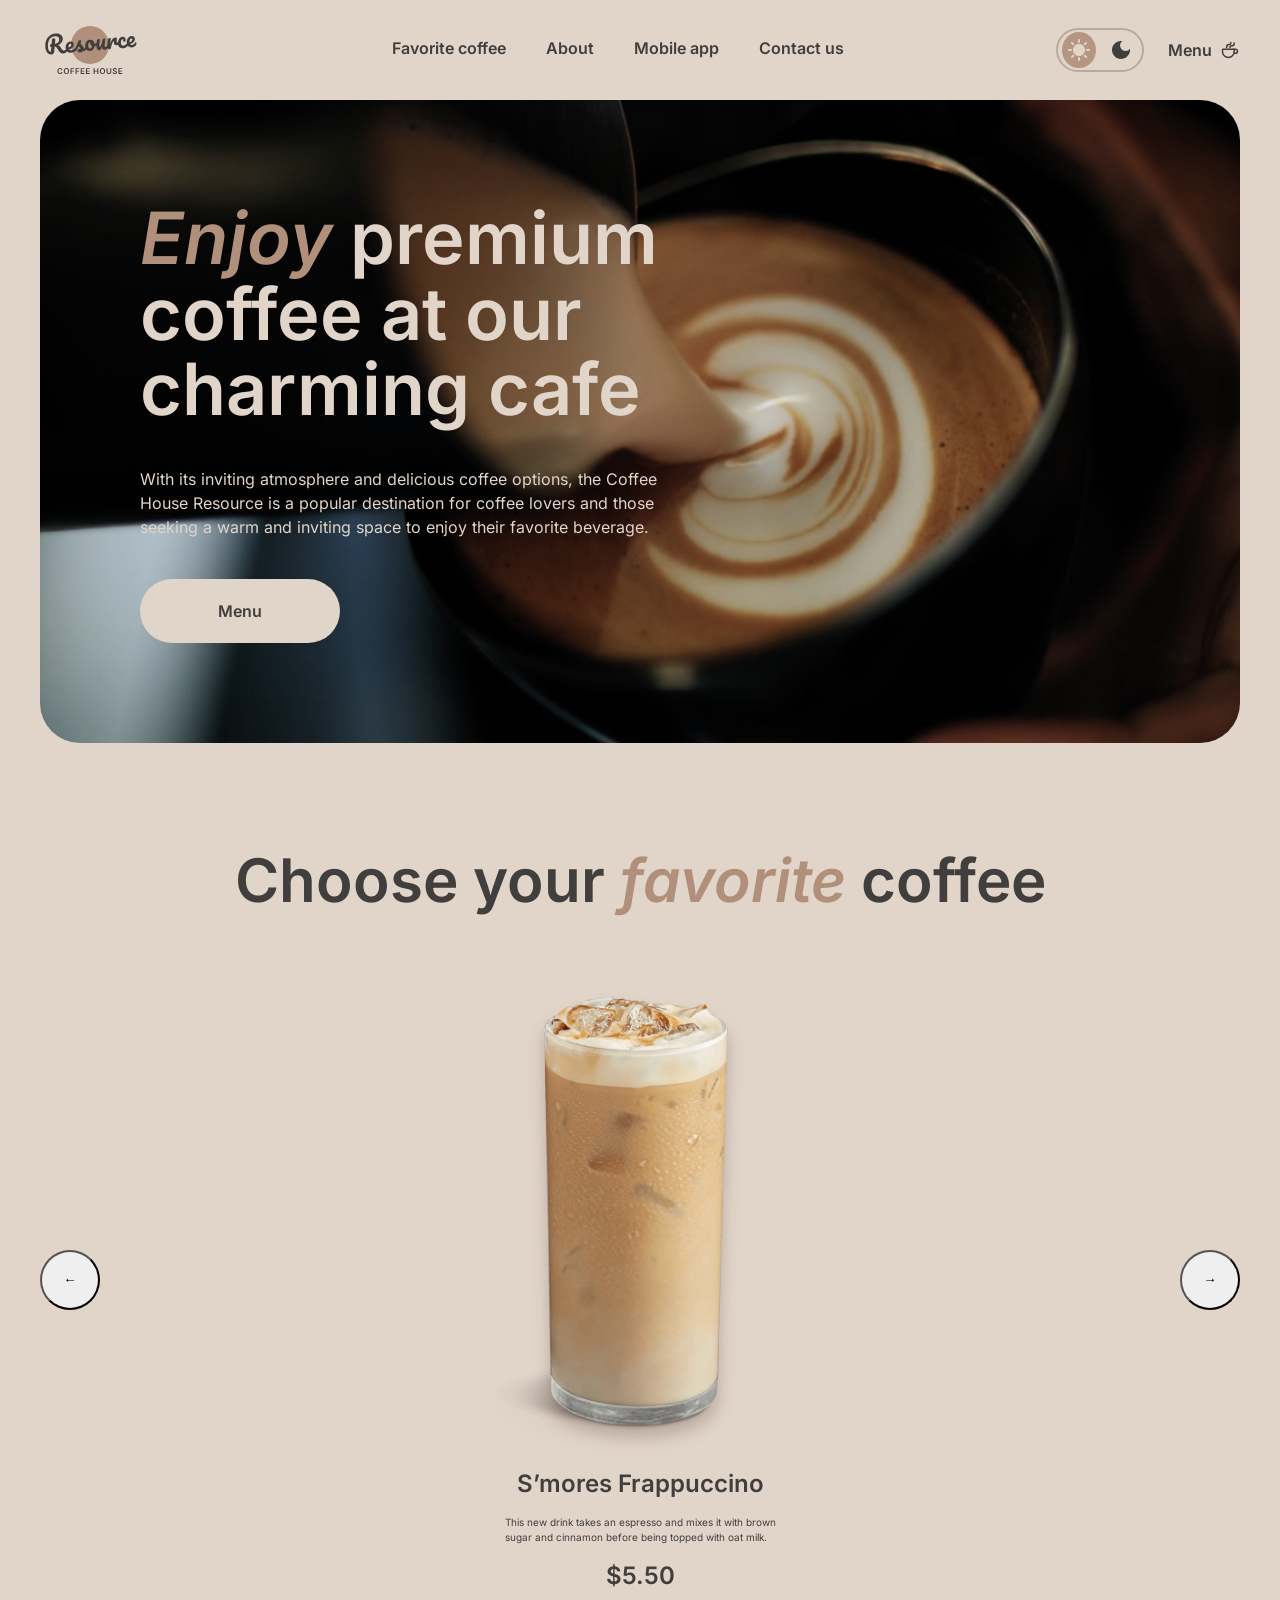
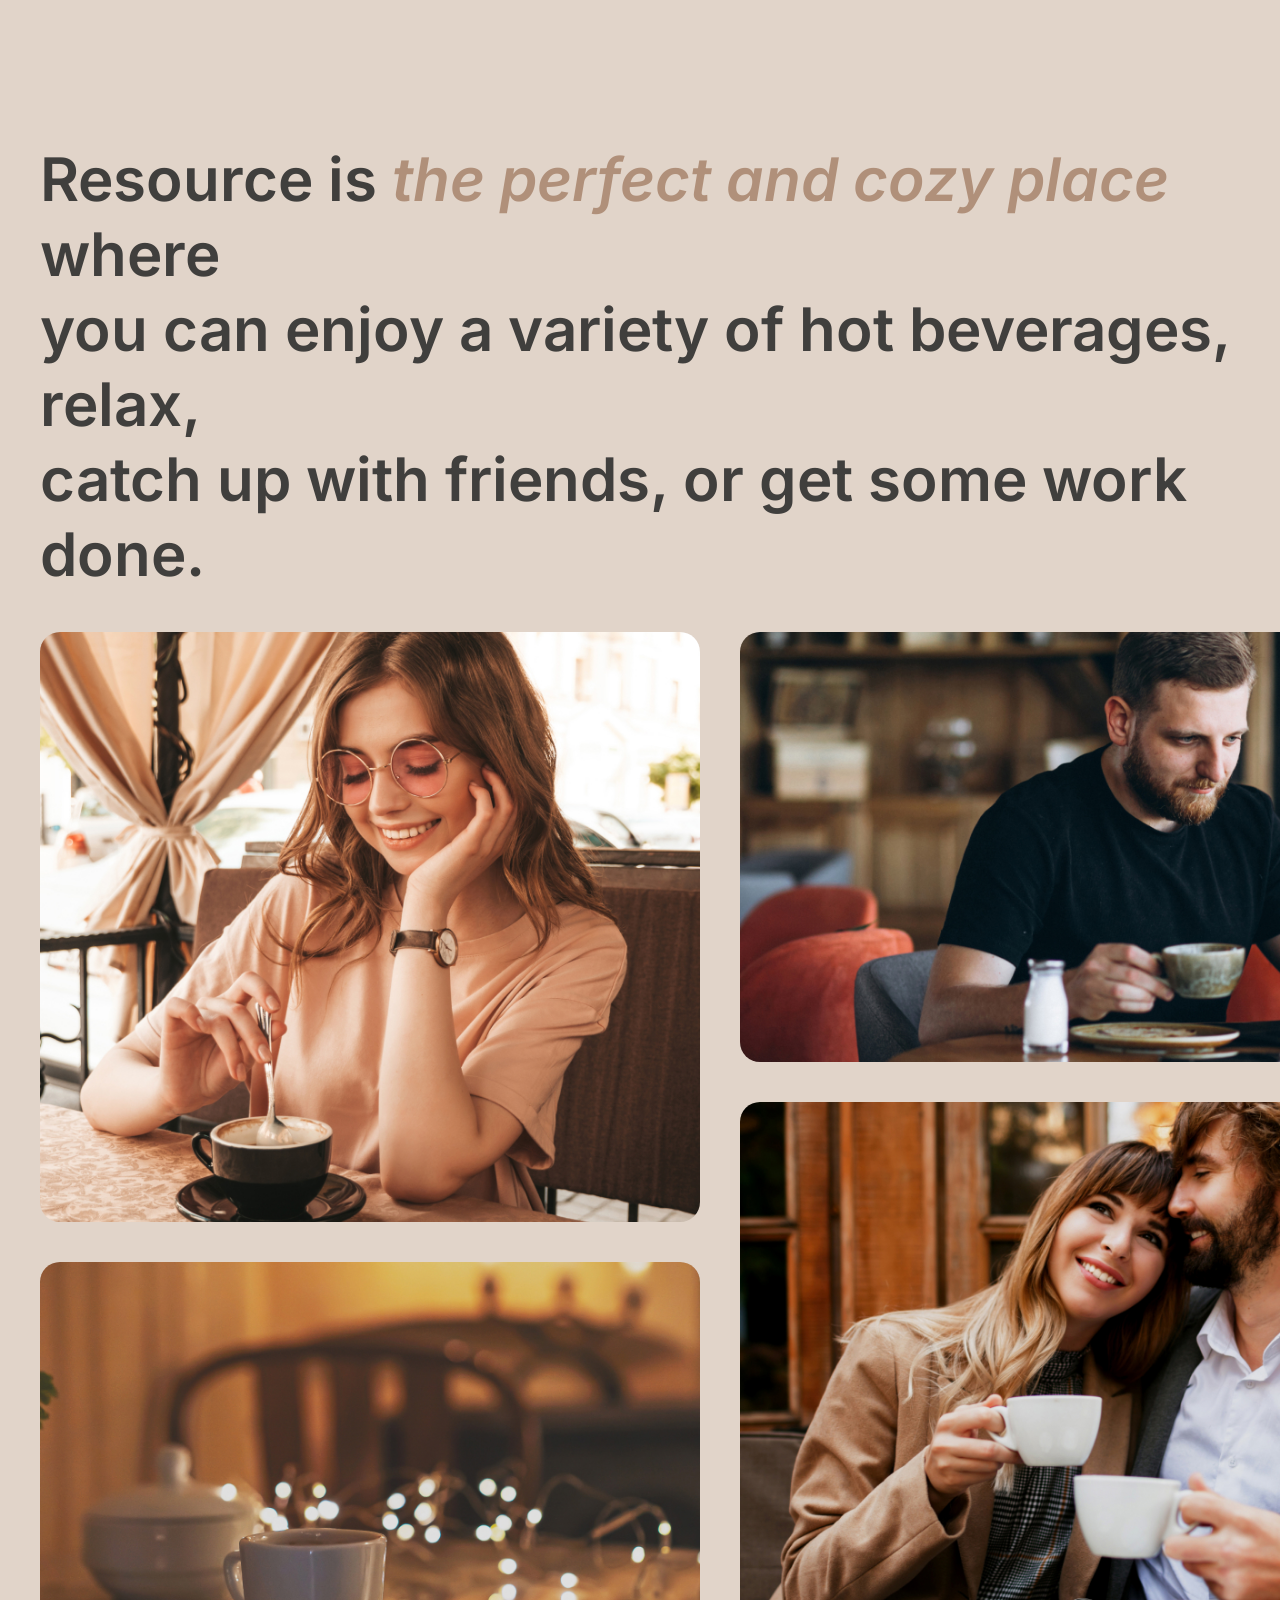
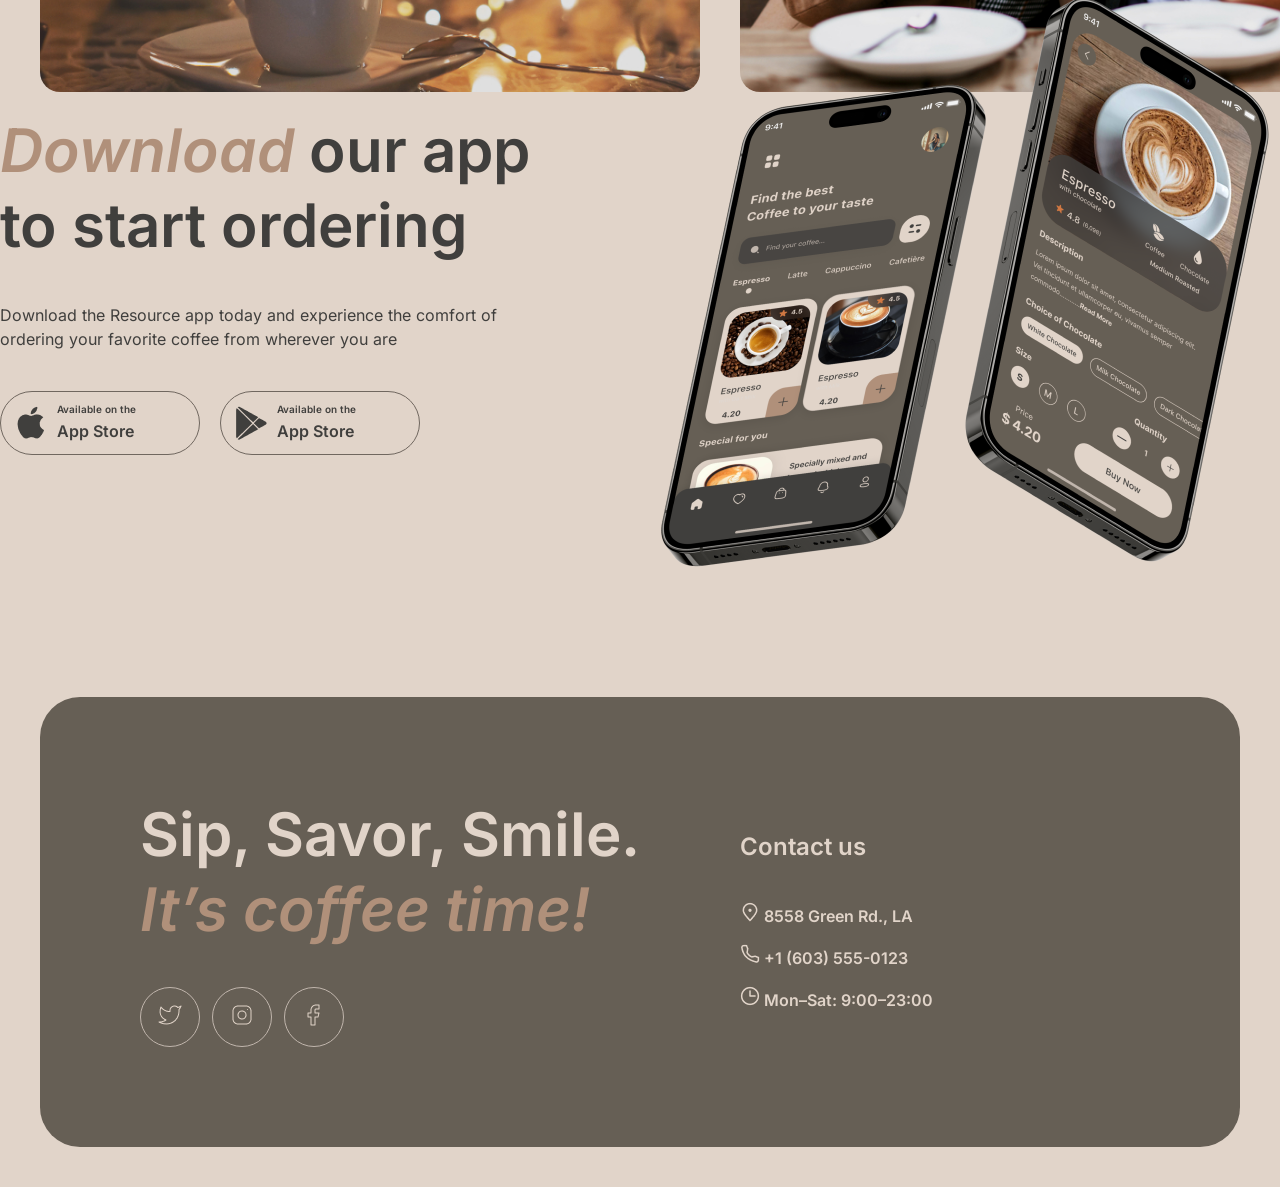
==== commit 37d1e75e: "Revert "fix: abut section" This reverts commit 35978d932d8d1a7f6e5fa2d520a9716266cf2384." ====
--- a/index.html
+++ b/index.html
@@ -7,8 +7,8 @@
     <link rel="stylesheet" href="./css/style.css">
 </head>
 <body>
-    <div class="header">
-
+   <header  class="header">
+   
         <div class="wrapper">
             <div class="header__wrapper">
                 <div class="header__logo">
@@ -47,7 +47,7 @@
                 </div>
             </div>
         </div>
-    </div>
+   </header>
     <main class="main">
        <div class="wrapper">
         <section class="hero">
@@ -59,7 +59,7 @@
 <p class="hero__description-text">With its inviting atmosphere and delicious coffee options, the Coffee<br> House Resource is a popular destination for coffee lovers and those<br> seeking a warm and inviting space to enjoy their favorite beverage.</p>
                 </div>
                 <div class="hero__offer-button">
-<button class="hero__button"><P class="hero__offer-button-text">Menu</P></button>
+<a class="hero__button" href="menu.html"><P class="hero__offer-button-text">Menu</P></a>
                 </div>
             </div>
         </section>
@@ -67,7 +67,6 @@
             <div class="wrapper-line">
                 <div class="slider__title">
 <h2 class="slider__title-text">Choose your <span class="slider__title-text-italic">favorite </span>coffee</h2>
-
             </div>
             <div class="slider">
                 <button class="arrow arrow-left" aria-label="Предыдущий">←</button>
@@ -84,13 +83,111 @@
             </div>
         </section>
         <section class="about">
+           <div class="wrapper-about">
             <h3 class="about__text">Resource is <span class="about__text-italic">the perfect and cozy place</span> where<br> you can enjoy a variety of hot beverages, relax,<br> catch up with friends, or get some work done.</h3>
             <div class="about__container">
-                <div class="about__container-column-first"></div>
-                <div class="about__container-column-second"></div>
+                <div class="about__column">
+                    <img
+                        src="./img/jpg/about-1.jpg"
+                        alt="first foto"
+                        class="about__first-img"
+                    >
+            
+                    <img
+                        src="./img/jpg/about-2.jpg"
+                        alt="three foto"
+                        class="about__three-img"
+                    >
+                </div>
+            
+                <div class="about__column">
+                    <img
+                        src="./img/jpg/about-3.jpg"
+                        alt="second foto"
+                        class="about__second-img"
+                    >
+            
+                    <img
+                        src="./img/jpg/about-4.jpg"
+                        alt="four foto"
+                        class="about__four-img"
+                    >
+                </div>
             </div>
+                </div>
+           </div>
         </section>
+<section class="mobile__app">
+    <div class="wrapper-mobile">
+        <div class="mobile__model">
+            <img src="./img/png/mobile-screens.png" alt="mobile screens" class="mobile__model-img">
+        </div>
+        <div class="mobile__container">
+            <h3 class="mobile__title"><span class="mobile__title-italic">Download</span> our app <br> to start ordering</h3>
+            <p class="mobile__text">Download the Resource app today and experience the comfort of ordering your favorite coffee from wherever you are</p>
+            <div class="mobile__buttons">
+                <a href="#" class="store-button store-button--apple">
+                    <img
+                        src="./img/png/icon-store.png"
+                        alt=""
+                        class="store-button__icon"
+                    >
+                
+                    <span class="button__content">
+                        <span class="button__available">Available on the</span>
+                        <span class="button__name">App Store</span>
+                    </span>
+                </a>
+                <a href="#" class="store-button store-button--store">
+                    <img
+                        src="./img/png/icon-market.png"
+                        alt=""
+                        class="market-button__icon"
+                    >
+                
+                    <span class="button__content">
+                        <span class="button__available">Available on the</span>
+                        <span class="button__name">App Store</span>
+                    </span>
+                </a>
+            </div>
+        </div>
+    </div>
+</section>
        </div>
     </main>
+    <footer class="footer">
+       <div class="wrapper-footer">
+        <div class="contacts">
+<div class="contacts__offer">
+    <h3 class="contacts-title">Sip, Savor, Smile.<br> <span class="contacts-italic">It’s coffee time!</span></h3>
+    <div class="contacts-social">
+        <button class="social social-first-" aria-label="Предыдущий"><img src="./img/png/twitter.png" alt="twitter" class="twitter"></button>
+        <button class="social social-second-" aria-label="Предыдущий"><img src="./img/png/instagram.png" alt="instagram" class="instagram"></button>
+        <button class="social social-three-" aria-label="Предыдущий"><img src="./img/png/facebook.png" alt="facebook" class="facebook"></button>
+    </div>
+</div>
+<div class="contacts__info">
+    <h5 class="contacts__info-title">Contact us</h5>
+    <ul class="contacts__list">
+        <li class="contacts__item">
+            <span class="contacts__icon"><img src="./img/png/pin-alt.png" alt="pin-alt" class="pinalt"></span>
+            <span>8558 Green Rd., LA</span>
+        </li>
+
+        <li class="contacts__item">
+            <span class="contacts__icon"><img src="./img/png/phone.png" alt="phone" class="phone"></span>
+            <a href="tel:+16035550123"  class="phone-link">+1 (603) 555-0123</a>
+        </li>
+
+        <li class="contacts__item">
+            <span class="contacts__icon"><img src="./img/png/clock.png" alt="clock" class="clock"></span>
+            <span>Mon–Sat: 9:00–23:00</span>
+        </li>
+    </ul>
+</div>
+        </div>
+       </div>
+    </footer>
 </body>
 </html>
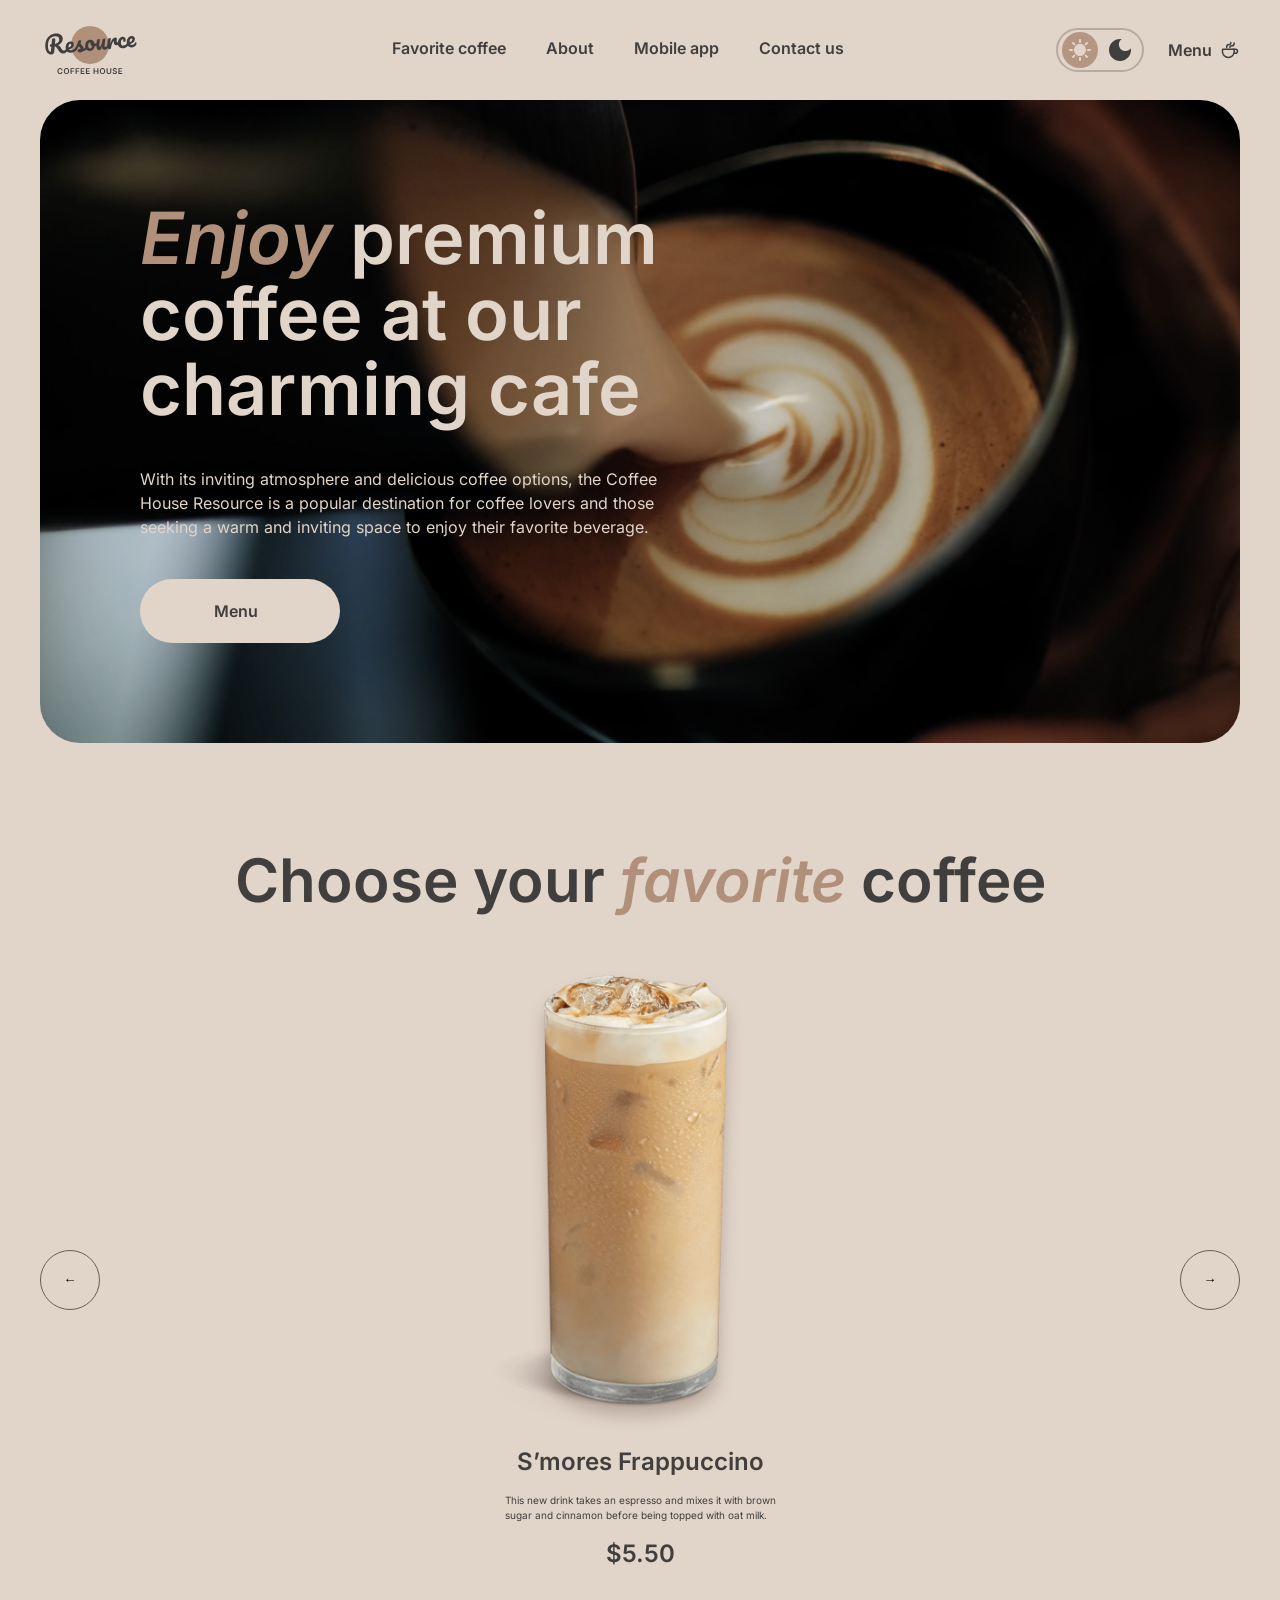
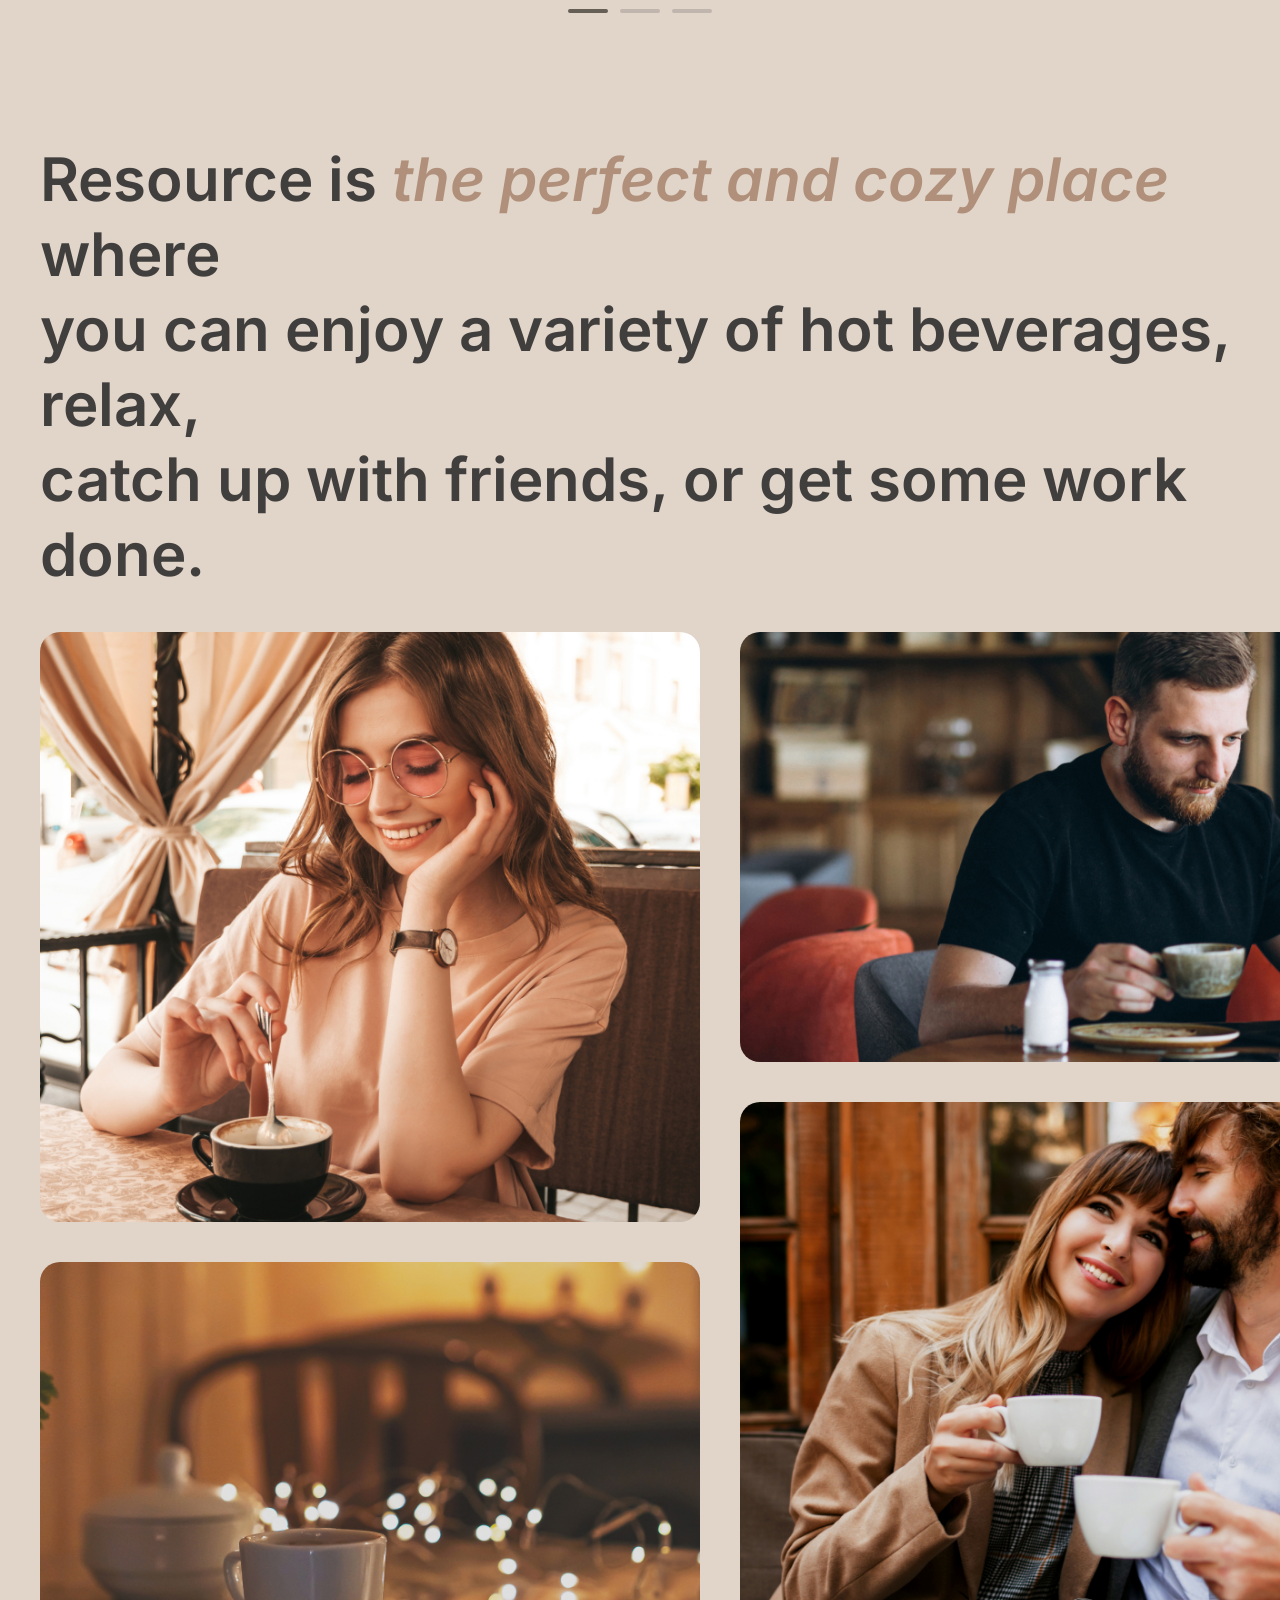
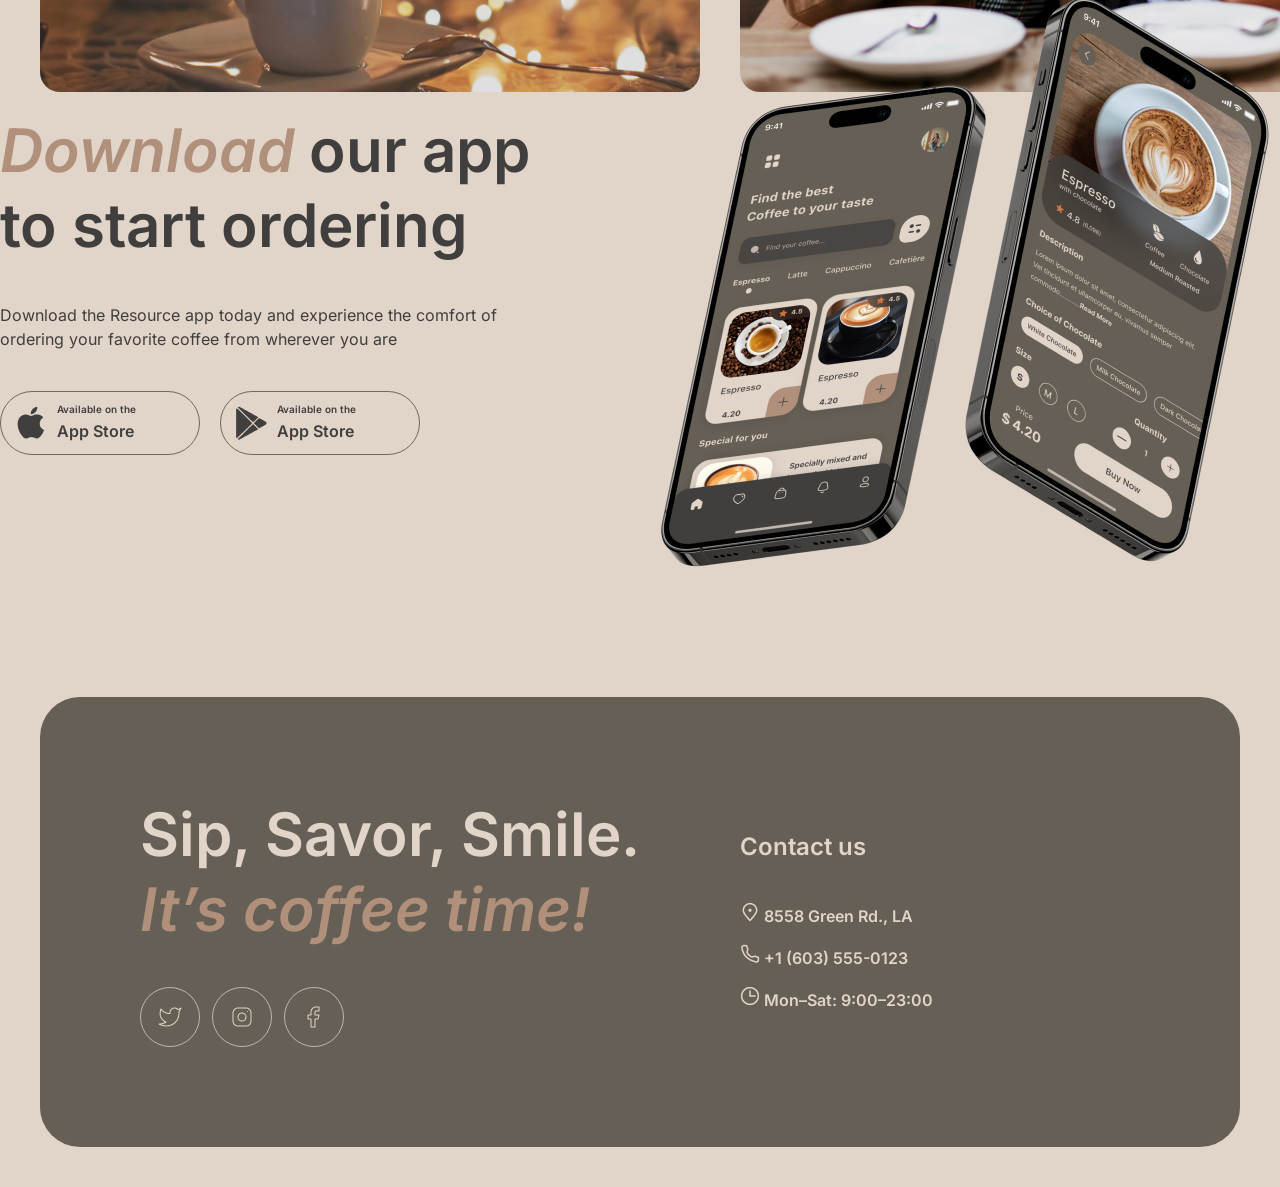
==== commit 23e53bee: "add: menu , dark theme fix: link and button" ====
--- a/index.html
+++ b/index.html
@@ -19,16 +19,16 @@
                 <nav class="header__navlog">
                       <ul class="header__list">
                         <li class="header__item">
-                            <a href="#!" class="header__link">Favorite coffee</a>
+                            <a href="#favorite" class="header__link">Favorite coffee</a>
                         </li>
                         <li class="header__item">
-                            <a href="#!" class="header__link">About</a>
+                            <a href="#about" class="header__link">About</a>
                         </li>
                         <li class="header__item">
-                            <a href="#!" class="header__link">Mobile app</a>
+                            <a href="#mobile" class="header__link">Mobile app</a>
                         </li>
                         <li class="header__item">
-                            <a href="#!" class="header__link">Contact us</a>
+                            <a href="#contact" class="header__link">Contact us</a>
                         </li>
                       </ul>  
                 </nav>
@@ -59,11 +59,11 @@
 <p class="hero__description-text">With its inviting atmosphere and delicious coffee options, the Coffee<br> House Resource is a popular destination for coffee lovers and those<br> seeking a warm and inviting space to enjoy their favorite beverage.</p>
                 </div>
                 <div class="hero__offer-button">
-<a class="hero__button" href="menu.html"><P class="hero__offer-button-text">Menu</P></a>
+<a class="hero__button" href="menu.html"><P class="hero__offer-button-text">Menu </P> <img src="./img/svg/coffee-cup.svg" alt="COFFE CUP" class="main__coffe-pic"></a>
                 </div>
             </div>
         </section>
-        <section class="favorite-coffee">
+        <section class="favorite-coffee" id="favorite">
             <div class="wrapper-line">
                 <div class="slider__title">
 <h2 class="slider__title-text">Choose your <span class="slider__title-text-italic">favorite </span>coffee</h2>
@@ -77,12 +77,18 @@
       <p class="coffeeDescription">
         This new drink takes an espresso and mixes it with brown<br> sugar and cinnamon before being topped with oat milk.</p>
       <strong class="coffeePrice">$5.50</strong>
+      <div class="slider__indicators">
+        <button class="slider__indicator slider__indicator--active"></button>
+        <button class="slider__indicator indicator"></button>
+        <button class="slider__indicator indicator"></button>
+      </div>
     </div>
     <button class="arrow arrow-right" aria-label="Следующий">→</button>
+    
             </div>
             </div>
         </section>
-        <section class="about">
+        <section class="about" id="about">
            <div class="wrapper-about">
             <h3 class="about__text">Resource is <span class="about__text-italic">the perfect and cozy place</span> where<br> you can enjoy a variety of hot beverages, relax,<br> catch up with friends, or get some work done.</h3>
             <div class="about__container">
@@ -90,13 +96,13 @@
                     <img
                         src="./img/jpg/about-1.jpg"
                         alt="first foto"
-                        class="about__first-img"
+                        class="about-img about__first-img"
                     >
             
                     <img
                         src="./img/jpg/about-2.jpg"
                         alt="three foto"
-                        class="about__three-img"
+                        class="about-img about__three-img"
                     >
                 </div>
             
@@ -104,20 +110,20 @@
                     <img
                         src="./img/jpg/about-3.jpg"
                         alt="second foto"
-                        class="about__second-img"
+                        class="about-img about__second-img"
                     >
             
                     <img
                         src="./img/jpg/about-4.jpg"
                         alt="four foto"
-                        class="about__four-img"
+                        class="about-img about__four-img"
                     >
                 </div>
             </div>
                 </div>
            </div>
         </section>
-<section class="mobile__app">
+<section class="mobile__app" id="mobile">
     <div class="wrapper-mobile">
         <div class="mobile__model">
             <img src="./img/png/mobile-screens.png" alt="mobile screens" class="mobile__model-img">
@@ -156,15 +162,15 @@
 </section>
        </div>
     </main>
-    <footer class="footer">
+    <footer class="footer" id="contact">
        <div class="wrapper-footer">
         <div class="contacts">
 <div class="contacts__offer">
     <h3 class="contacts-title">Sip, Savor, Smile.<br> <span class="contacts-italic">It’s coffee time!</span></h3>
     <div class="contacts-social">
-        <button class="social social-first-" aria-label="Предыдущий"><img src="./img/png/twitter.png" alt="twitter" class="twitter"></button>
-        <button class="social social-second-" aria-label="Предыдущий"><img src="./img/png/instagram.png" alt="instagram" class="instagram"></button>
-        <button class="social social-three-" aria-label="Предыдущий"><img src="./img/png/facebook.png" alt="facebook" class="facebook"></button>
+        <button class="social social-first-" aria-label="Твиттер"><img src="./img/png/twitter.png" alt="twitter" class="twitter"></button>
+        <button class="social social-second-" aria-label="Инстаграм"><img src="./img/png/instagram.png" alt="instagram" class="instagram"></button>
+        <button class="social social-three-" aria-label="Фейсбук"><img src="./img/png/facebook.png" alt="facebook" class="facebook"></button>
     </div>
 </div>
 <div class="contacts__info">
@@ -172,7 +178,7 @@
     <ul class="contacts__list">
         <li class="contacts__item">
             <span class="contacts__icon"><img src="./img/png/pin-alt.png" alt="pin-alt" class="pinalt"></span>
-            <span>8558 Green Rd., LA</span>
+             <a href="#!"  class="maps-link">8558 Green Rd., LA</a>
         </li>
 
         <li class="contacts__item">
--- a/css/style.css
+++ b/css/style.css
@@ -1,4 +1,12 @@
 @import url("./menu.css");
+@import url("./dark.css");
+:root {
+    --body-background: #e1d4c9;
+    --body-color: #292826;
+    --link-color: #403f3d;
+  }
+  
+  /* Цвет после выбора dark */
 /* inter-regular - latin */
 /* inter-regular - latin */
 @font-face {
@@ -34,17 +42,23 @@
   }
   html {
     box-sizing: border-box;
-    background-color: #E1D4C9;
+     scroll-behavior: smooth;
   }
   *, *::before, *::after {
     box-sizing: inherit;
   }
   body {
     margin: 0 auto;
+    background-color: var(--body-background);
+  
+    transition:
+      background-color 0.3s ease,
+      color 0.3s ease;
   }
   .header {
     margin-top: 20px; 
     margin-bottom: 20px;
+    color: var(--body-color);
   }
   .wrapper {
     margin-left: 40px;
@@ -64,10 +78,30 @@
 .header__list {
     list-style: none;
 }
+
 .header__link {
+    position: relative;
+    display: inline-block;
+    color: #403f3d;
     text-decoration: none;
-    color: #403F3D;
-}
+  }
+.header__link::after {
+    content: "";
+    position: absolute;
+    left: 0;
+    bottom: -5px;
+    width: 100%;
+    height: 2px;
+    background-color: #403F3D;
+  
+    transform: scaleX(0);
+    transform-origin: left;
+    transition: transform 0.2s ease;
+  }
+  
+  .header__link:hover::after {
+    transform: scaleX(1);
+  }
 .header__list {
     display: flex;
     flex-wrap: wrap;
@@ -96,58 +130,100 @@
     max-width: 20px;
     max-height: 20px;
 }
+
 .header__coffe-link {
+    position: relative;
+    display: inline-block;
+    color: #403f3d;
     text-decoration: none;
-    color: #403F3D;
-}
-
-  /* Переключатель темы start */
-.theme-switch input {
+  }
+  .header__coffe-link::after {
+    content: "";
     position: absolute;
+    left: 0;
+    bottom: -5px;
+    width: 165%;
+    height: 2px;
+    background-color: #403f3d;
+  
+    transform: scaleX(0);
+    transform-origin: left;
+    transition: transform 0.3s ease;
+  }
+  
+  .header__coffe-link:hover::after {
+    transform: scaleX(1);
+  }
+  .theme-switch {
+    display: inline-flex;
+    align-items: center;
+    gap: 4px;
+  
+    padding: 4px;
+    border: 2px solid #b9aaa0;
+    border-radius: 50px;
+  }
+  
+  .theme-switch input {
+    position: absolute;
+    width: 1px;
+    height: 1px;
     opacity: 0;
     pointer-events: none;
   }
- 
-  .theme-switch {
-    display: flex;
-    align-items: center;
-    max-width: 88px;
-    max-height: 44px;
-    border: 2px solid #b9aaa0;
-    border-radius: 50px;
-    padding: 4px;
-  }
   
   .theme-option {
     display: flex;
     align-items: center;
     justify-content: center;
+  
     width: 36px;
     height: 36px;
     border-radius: 50%;
-    color: #333;
-    font-size: 42px;
+  
     cursor: pointer;
-    transition: 0.3s;
-  }
+    transition:
+      background-color 0.3s ease,
+      filter 0.3s ease;
+  }
+  .sun {
+    background-color: #b59682;
+  }
+  
   .moon {
-    margin-left: 8px;
-  }
-  .sun {
-    background: #b59682;
-    color: white;
-  }
-  #dark:checked + .moon {
-    background: #403F3D;
-    color: white;
-  }
- 
-  #dark:checked ~ .sun {
-    background: transparent;
-    color: #333;
-  }
-   /* Переключатель темы end */
-
+    background-color: transparent;
+  }
+  .theme-switch:has(#dark:checked) .sun,
+  .theme-switch:has(#dark:checked) .moon {
+    background-color: #665f55;
+  }
+  .theme-switch:has(#dark:checked) .header__moon-pic {
+    filter: brightness(0) saturate(100%)
+      invert(87%)
+      sepia(13%)
+      saturate(390%)
+      hue-rotate(343deg)
+      brightness(104%)
+      contrast(91%);
+  }
+  .theme-switch:has(#light:checked) .sun {
+    background-color: #b59682;
+  }
+  
+  .theme-switch:has(#light:checked) .moon {
+    background-color: transparent;
+  }
+  
+  .theme-switch:has(#light:checked) .header__moon-pic {
+    filter: none;
+  }
+  
+  .header__sun-pic,
+  .header__moon-pic {
+    display: block;
+    width: 22px;
+    height: 22px;
+  }
    /* Hero section start */
    .hero {
     max-width: 1360px;
@@ -198,17 +274,10 @@
    .hero {
     margin: 0 auto;
    }
-   /* .hero__button {
-    width: 200px;
-    height: 64px;
-    border-radius: 100px;
-    background-color: #E1D4C9;
-   } */
    .hero__button {
     display: flex;
     align-items: center;
     justify-content: center;
-
     width: 200px;
     height: 64px;
     box-sizing: border-box;
@@ -221,6 +290,22 @@
 
     transition: background-color 0.3s ease;
 }
+.main__coffe-pic {
+    margin-left: 8px;
+    width: 0;
+  height: 0;
+  opacity: 0;
+  object-fit: contain;
+  transition:
+    width 0.3s ease,
+    height 0.3s ease,
+    opacity 0.3s ease;
+}
+.hero__button:hover .main__coffe-pic {
+    width: 20px;
+    height: 20px;
+    opacity: 1;
+  }
    .hero__offer-button-text {
     font-family: Inter;
     font-weight: 600;
@@ -270,6 +355,12 @@
     width: 60px;
     height: 60px;
     border-radius: 100%;
+    border: 1px solid #665F55;
+    background-color: #E1D4C9;
+   }
+   .arrow:hover {
+    background-color: #665F55;
+    color: #E1D4C9;
    }
    #coffeeImage {
     object-fit: contain;
@@ -289,6 +380,27 @@
     flex-direction: column;
     align-items: center;
    }
+   .slider__indicators {
+    display: flex;
+    justify-content: center;
+    align-items: center;
+    gap: 12px;
+    margin-top: 40px;
+  }
+  .slider__indicator {
+    width: 40px;
+    height: 4px;
+    padding: 0;
+    border: none;
+    border-radius: 10px;
+    background-color: #C1B6AD;
+    cursor: pointer;
+    transition: background-color 0.3s ease;
+  }
+  
+  .slider__indicator--active {
+    background-color: #665F55;
+  }
    .coffeeDescription {
     font-family: Inter;
     font-size: 10px;
@@ -328,12 +440,6 @@
     font-style: italic;
     color: #B0907A;
 }
-
-
-
-
-
-
 .about__container {
     display: grid;
     grid-template-columns: 1fr 1fr;
@@ -351,23 +457,24 @@
 
 .about__column img {
     display: block;
-    /* width: 100%; */
     object-fit: cover;
     border-radius: 20px;
 }
-
-/* Первый столбик: 1 и 3 */
+.about-img {
+    transition: transform 0.3s ease;
+}
 .about__first-img {
     height: 590px;
     width: 660px;
 }
+.about-img:hover {
+    transform: translateY(-8px);
+}
 
 .about__three-img {
     height: 430px;
     width: 660px;
 }
-
-/* Второй столбик: 2 и 4 */
 .about__second-img {
     height: 430px;
     width: 660px;
@@ -440,16 +547,30 @@
     border-radius: 40px;
 
     background-color: transparent;
-    color: #403b37;
     text-decoration: none;
-
-    transition: 0.3s ease;
+    color: #403f3d;
+    transition:
+      color 0.3s ease,
+      background-color 0.3s ease,
+      transform 0.3s ease;
 }
 
 .store-button:hover {
-    background-color: #70675f;
-    color: #ffffff;
-}
+    color: #E1D4C9;
+    background-color: #665F55;
+    transform: translateY(-2px);
+  }
+  
+  .store-button:hover .store-button__icon,
+  .store-button:hover .market-button__icon {
+    filter: brightness(0) saturate(100%)
+          invert(87%)
+          sepia(10%)
+          saturate(450%)
+          hue-rotate(345deg)
+          brightness(94%)
+          contrast(88%);
+  }
 
 .store-button__icon {
     object-fit: contain;
@@ -460,13 +581,11 @@
     flex-direction: column;
     gap: 3px;
 }
-
 .button__available {
     font-family: Inter;
     font-size: 10px;
     font-weight: 600;
     line-height: 140%;
-    color: #403F3D;
 }
 
 .button__name {
@@ -474,10 +593,7 @@
     font-size: 16px;
     font-weight: 600;
     line-height: 150%;
-    color: #403F3D;
-}
-
-
+}
 .footer {
     max-width: 1440px;
     margin: 0 auto;
@@ -521,7 +637,28 @@
     border-radius: 100%;
     border: 1px solid #C1B6AD;
     background-color: #665F55;
-}
+padding-top: 5px;
+cursor: pointer;
+transition:
+  background-color 0.3s ease,
+  border-color 0.3s ease,
+  transform 0.3s ease;
+}
+.social img {
+    object-fit: contain;  
+    transition: filter 0.3s ease;
+  }
+
+  .social:hover {
+    background-color: #E1D4C9;
+    border-color: #E1D4C9;
+    transform: translateY(-3px);
+  }
+  
+  /* Тёмная иконка на светлом фоне */
+  .social:hover img {
+    filter: brightness(0) saturate(100%);
+  }
 .contacts-social {
     display: flex;
     flex-direction: row;
@@ -552,9 +689,35 @@
 color: #E1D4C9;
 list-style: none;
 }
+.maps-link,
 .phone-link {
-    text-decoration: none;
-    color: #E1D4C9;
+  position: relative;
+  display: inline-block;
+
+  color: #E1D4C9;
+  text-decoration: none;
+}
+.maps-link::after,
+.phone-link::after {
+  content: "";
+
+  position: absolute;
+  left: 0;
+  bottom: -5px;
+
+  width: 100%;
+  height: 2px;
+
+  background-color: #E1D4C9;
+
+  transform: scaleX(0);
+  transform-origin: left;
+  transition: transform 0.3s ease;
+}
+
+.maps-link:hover::after,
+.phone-link:hover::after {
+  transform: scaleX(1);
 }
 .contacts__list {
     display: flex;
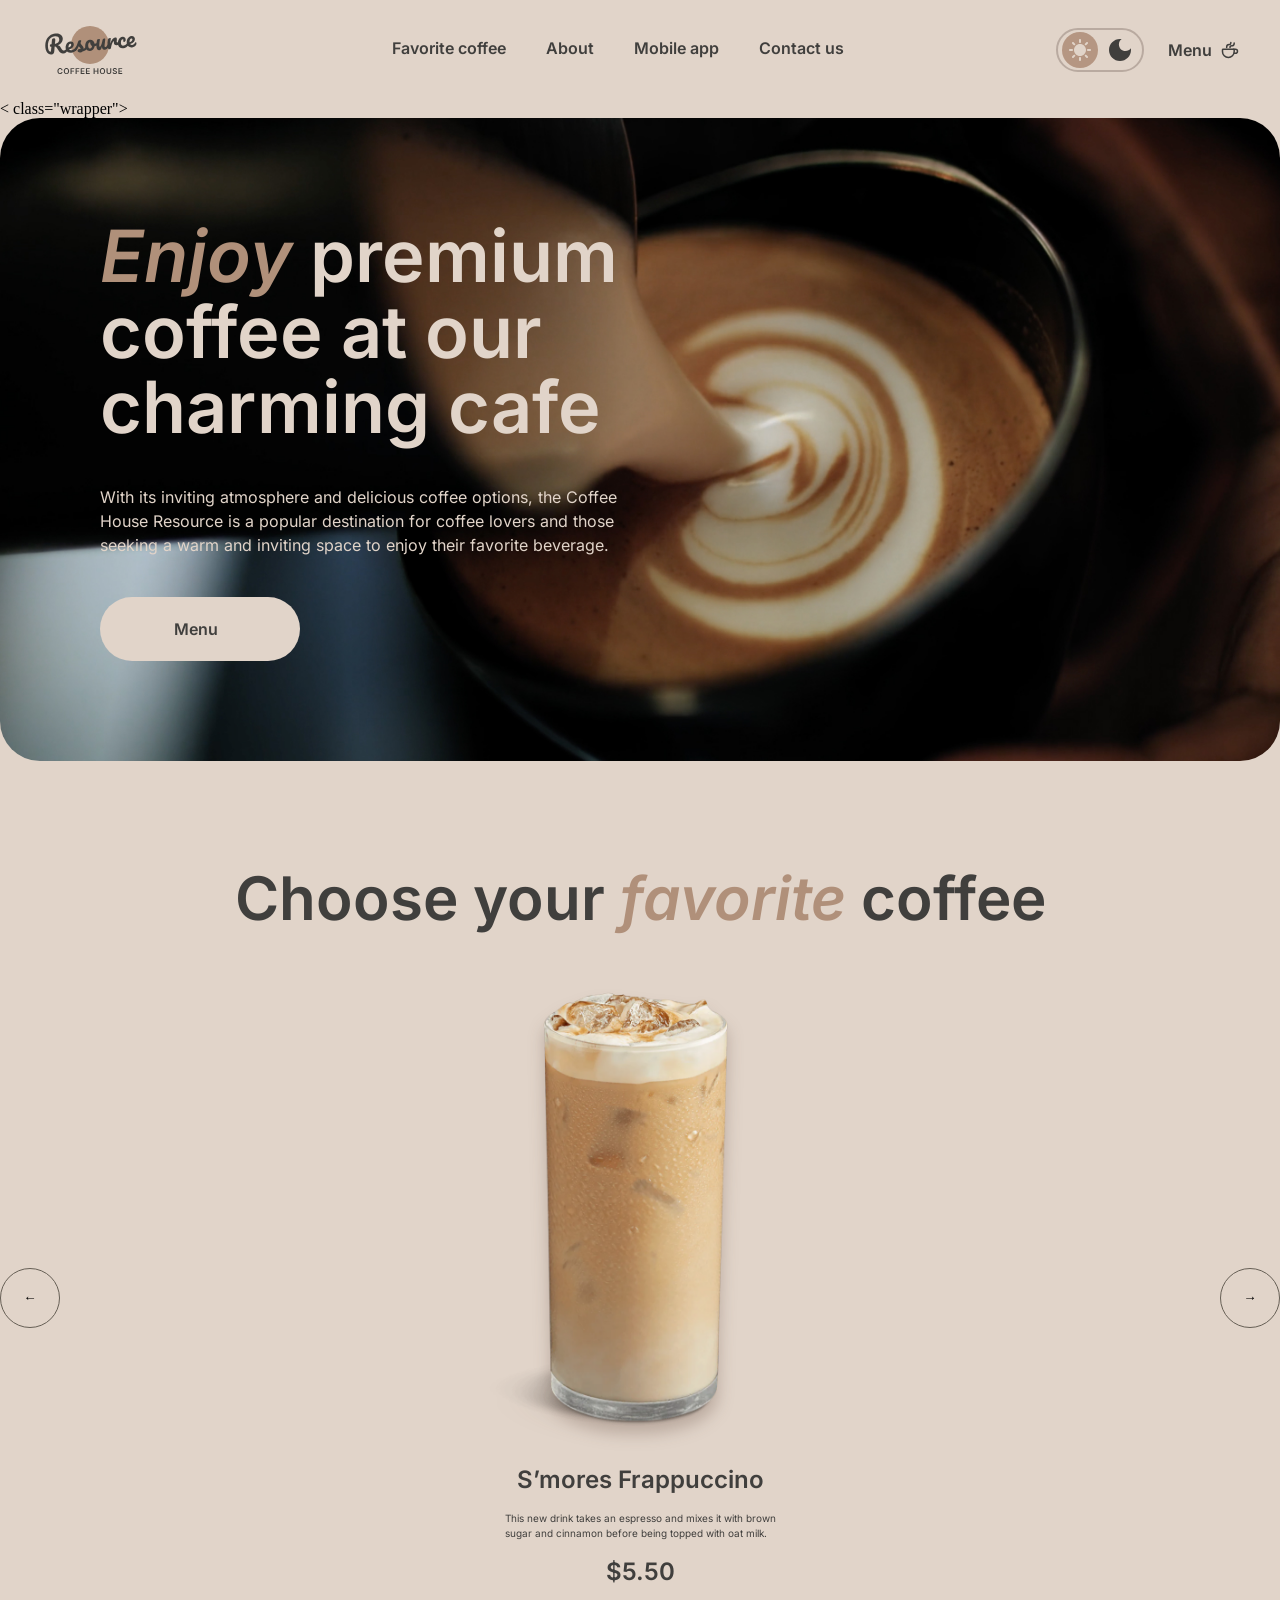
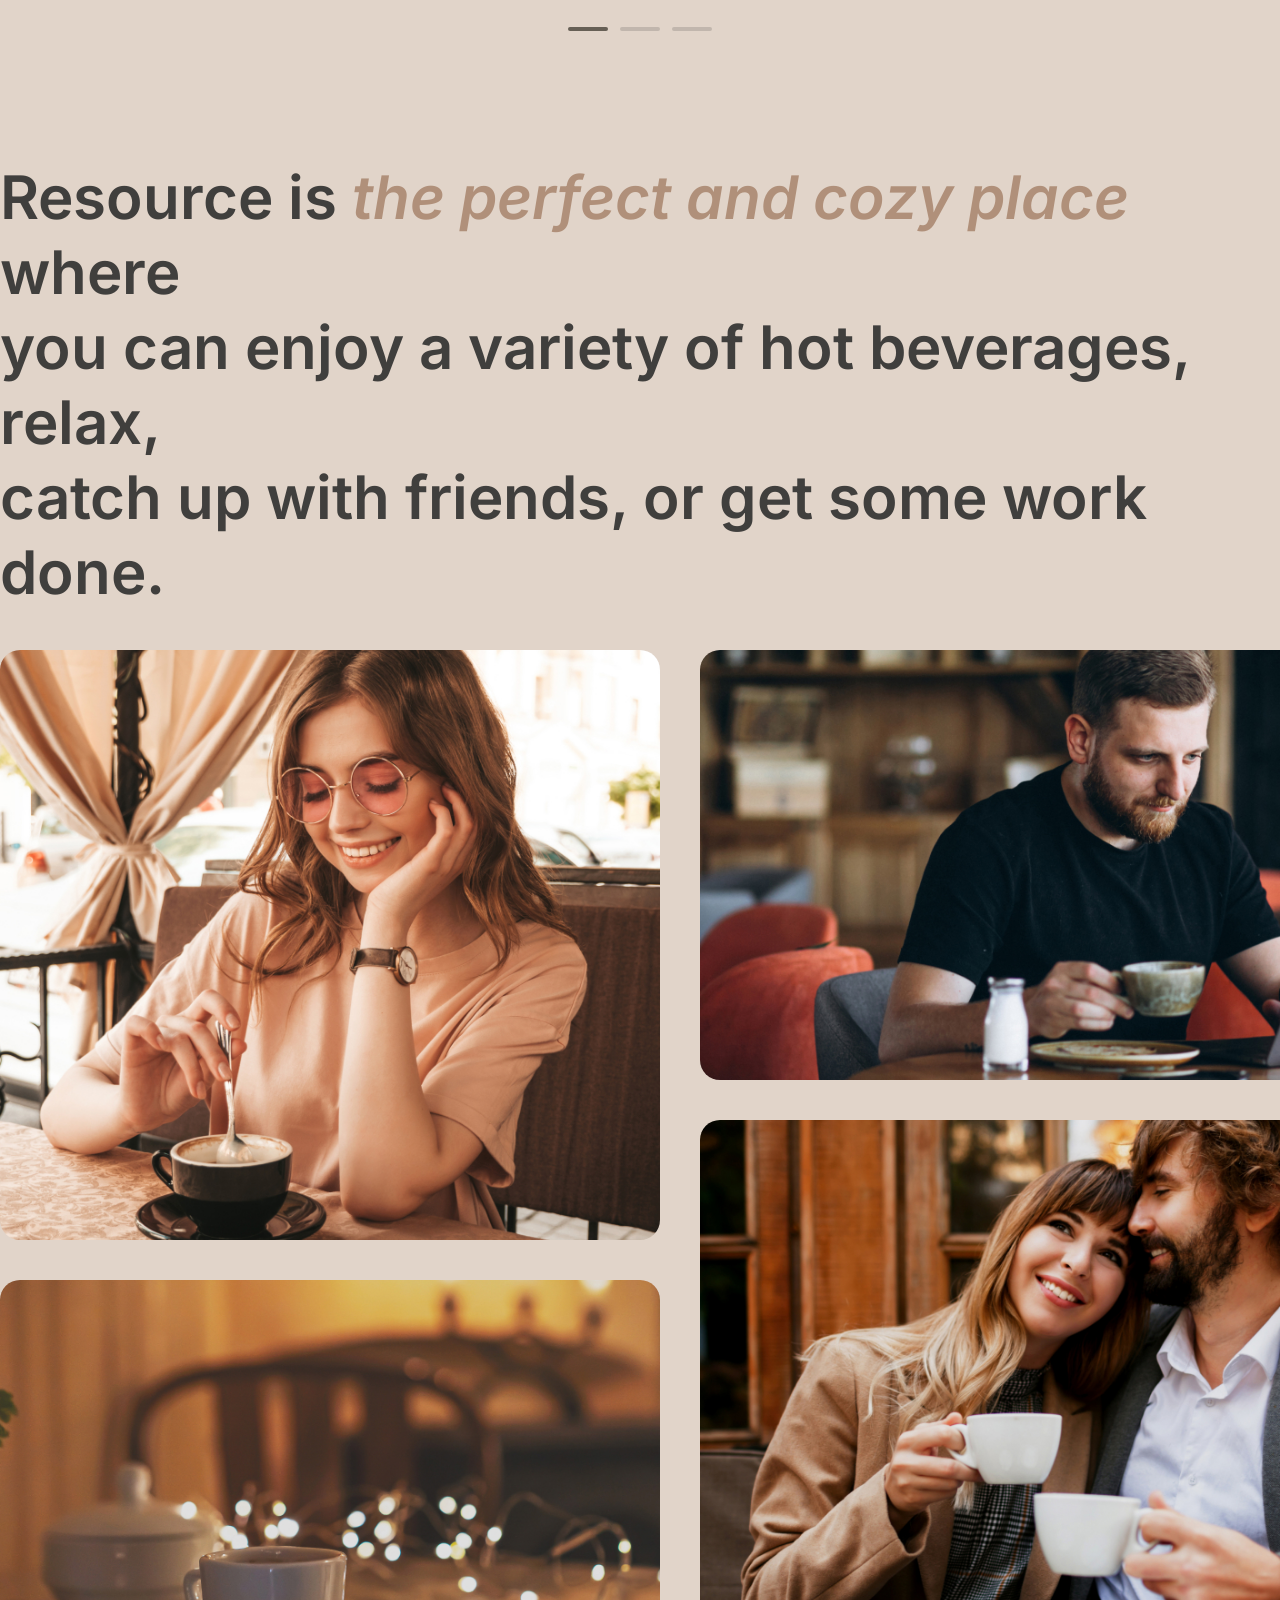
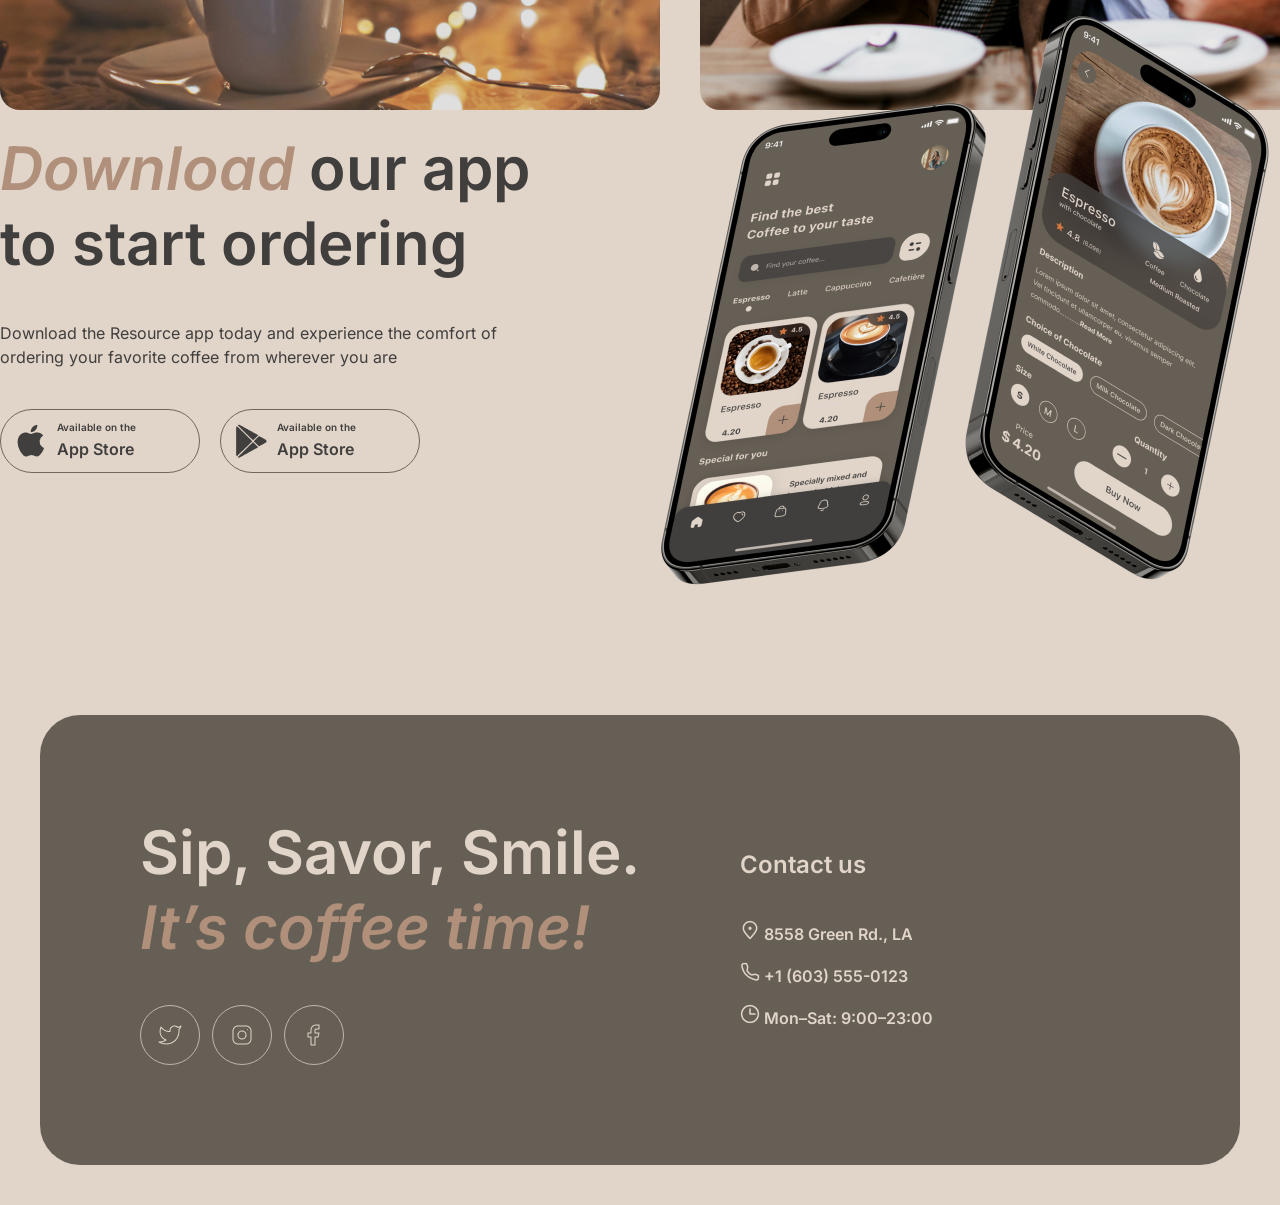
==== commit 836388bb: "fix: validator" ====
--- a/index.html
+++ b/index.html
@@ -49,7 +49,7 @@
         </div>
    </header>
     <main class="main">
-       <div class="wrapper">
+       < class="wrapper">
         <section class="hero">
             <div class="hero__offer">
                 <div class="hero__title">
@@ -71,7 +71,7 @@
             <div class="slider">
                 <button class="arrow arrow-left" aria-label="Предыдущий">←</button>
                 <div class="slide">
-      <img id="coffeeImage" src="./img/png/coffee-slider-1.png" alt="S'mores Frappuccino" width="480px" height="480px">
+      <img id="coffeeImage" src="./img/png/coffee-slider-1.png" alt="S'mores Frappuccino" width="480" height="480">
 
       <h3 class="coffeeTitle">S’mores Frappuccino</h3>
       <p class="coffeeDescription">
@@ -121,7 +121,6 @@
                 </div>
             </div>
                 </div>
-           </div>
         </section>
 <section class="mobile__app" id="mobile">
     <div class="wrapper-mobile">
@@ -160,7 +159,6 @@
         </div>
     </div>
 </section>
-       </div>
     </main>
     <footer class="footer" id="contact">
        <div class="wrapper-footer">
@@ -174,7 +172,7 @@
     </div>
 </div>
 <div class="contacts__info">
-    <h5 class="contacts__info-title">Contact us</h5>
+    <h3 class="contacts__info-title">Contact us</h3>
     <ul class="contacts__list">
         <li class="contacts__item">
             <span class="contacts__icon"><img src="./img/png/pin-alt.png" alt="pin-alt" class="pinalt"></span>
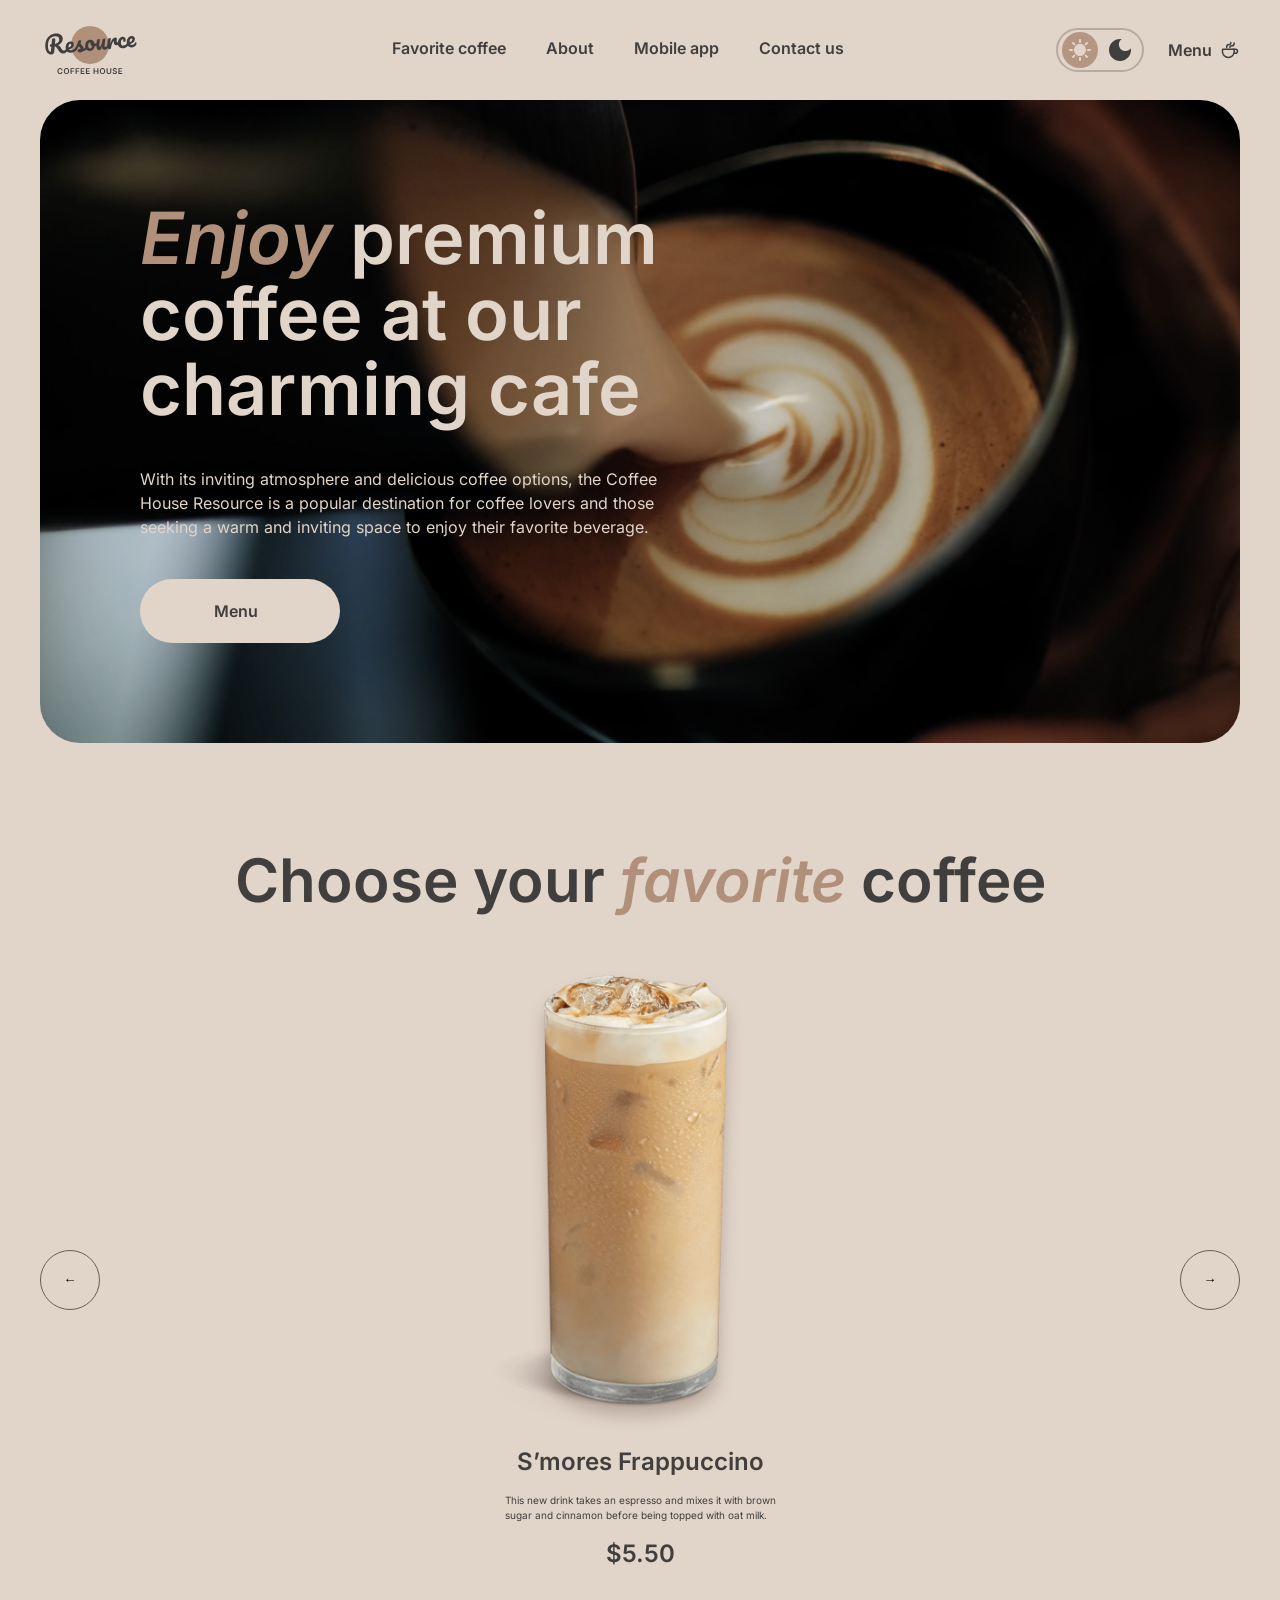
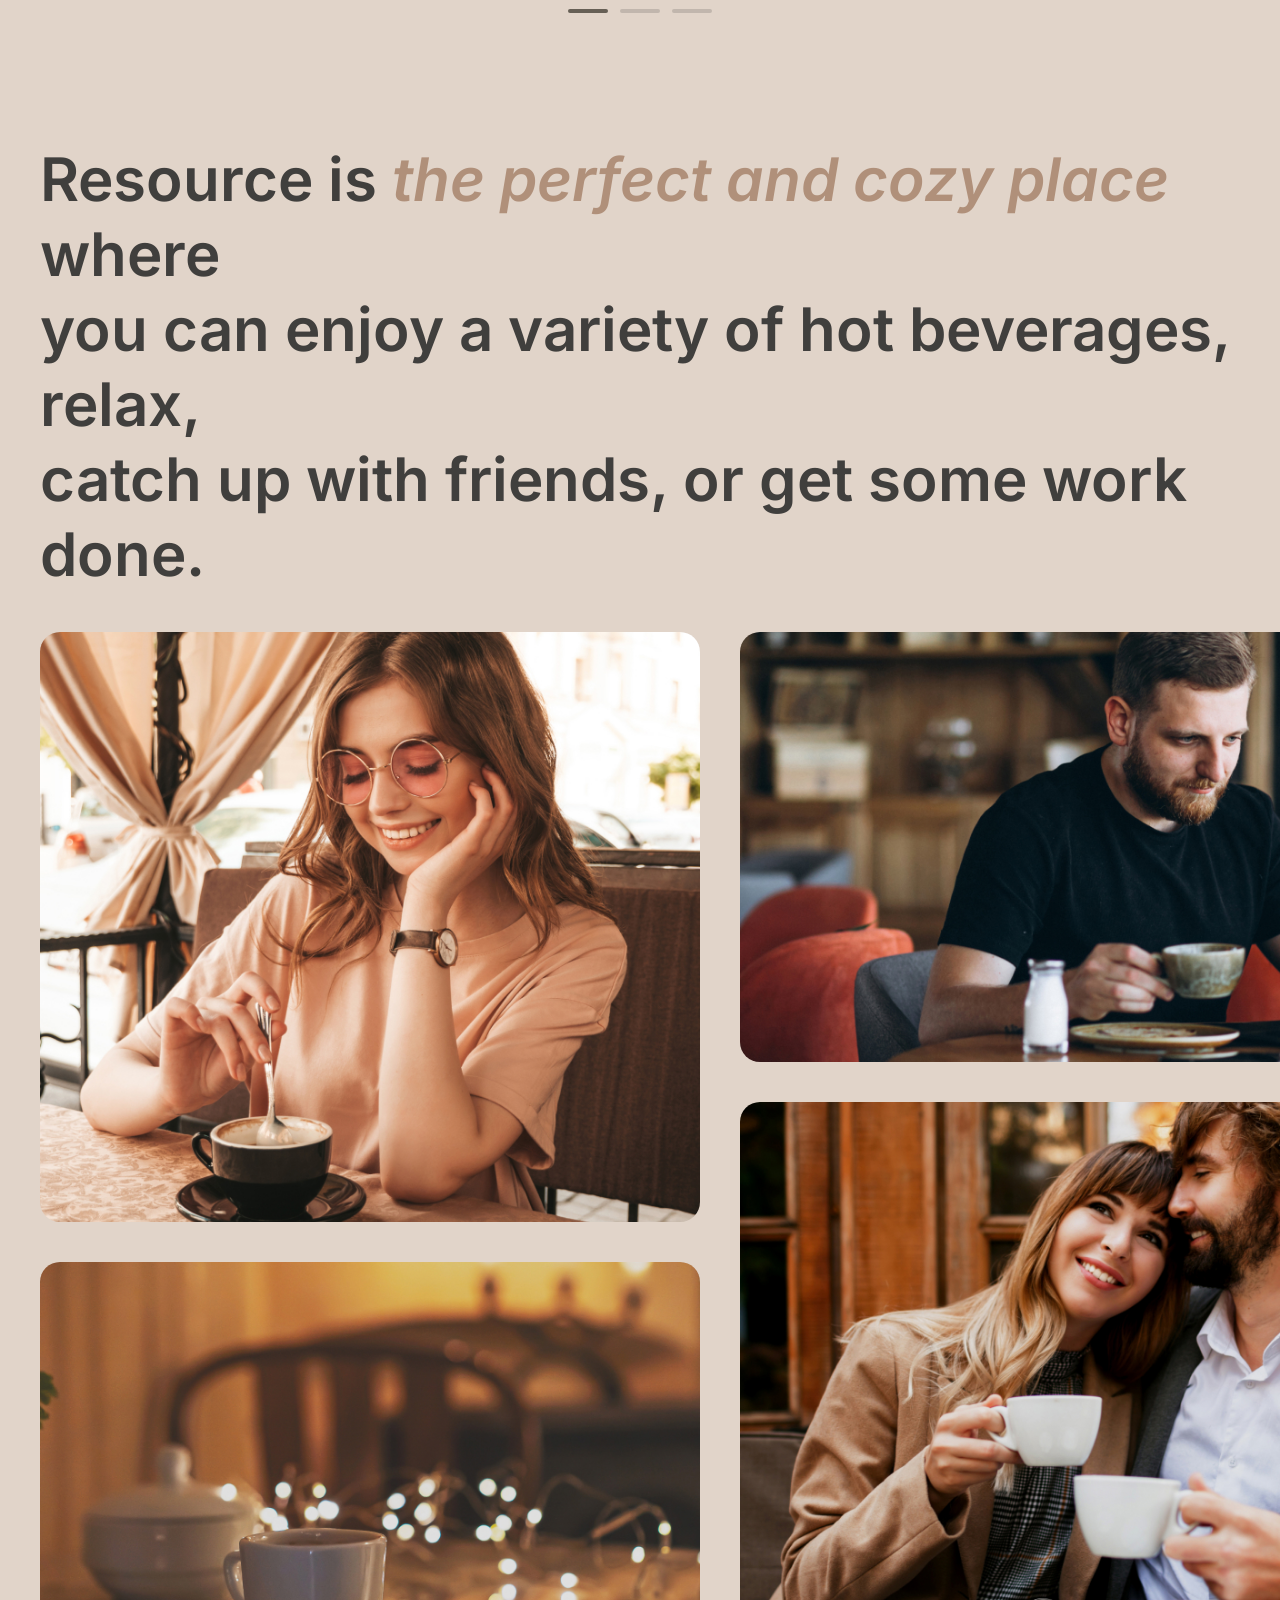
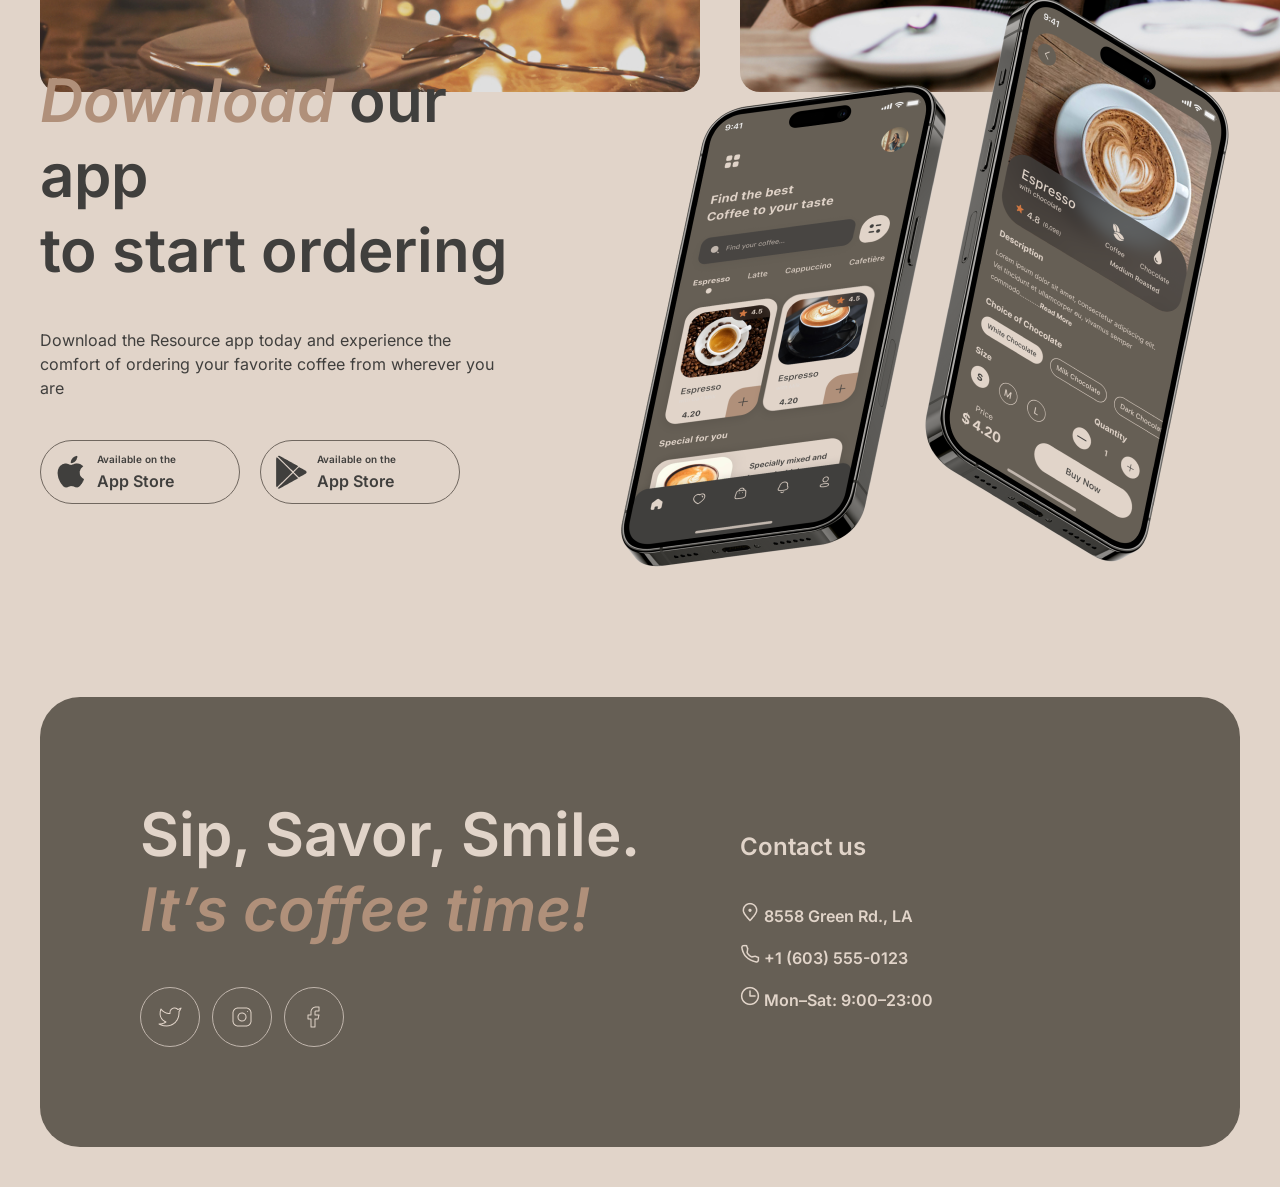
==== commit 33830080: "fix: valid" ====
--- a/index.html
+++ b/index.html
@@ -49,7 +49,7 @@
         </div>
    </header>
     <main class="main">
-       < class="wrapper">
+       <div class="wrapper">
         <section class="hero">
             <div class="hero__offer">
                 <div class="hero__title">
@@ -159,6 +159,7 @@
         </div>
     </div>
 </section>
+</div>
     </main>
     <footer class="footer" id="contact">
        <div class="wrapper-footer">
